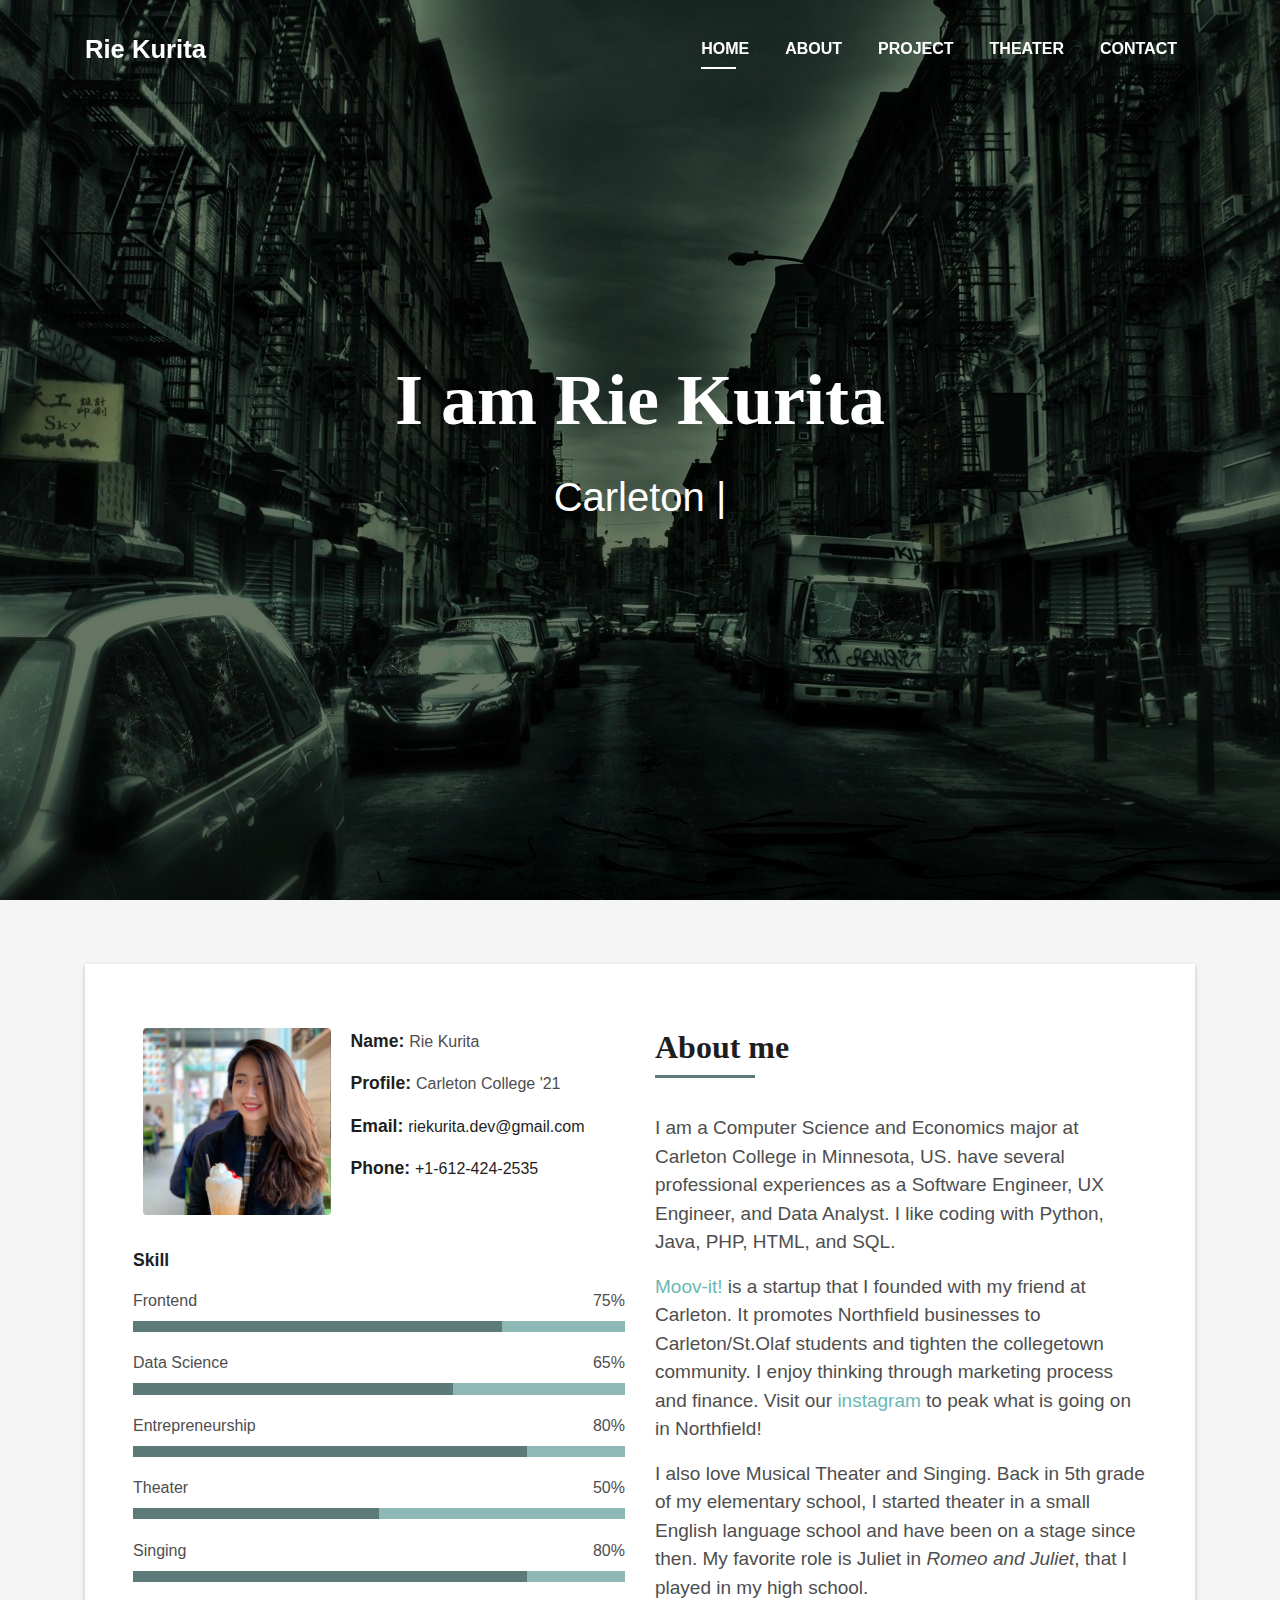
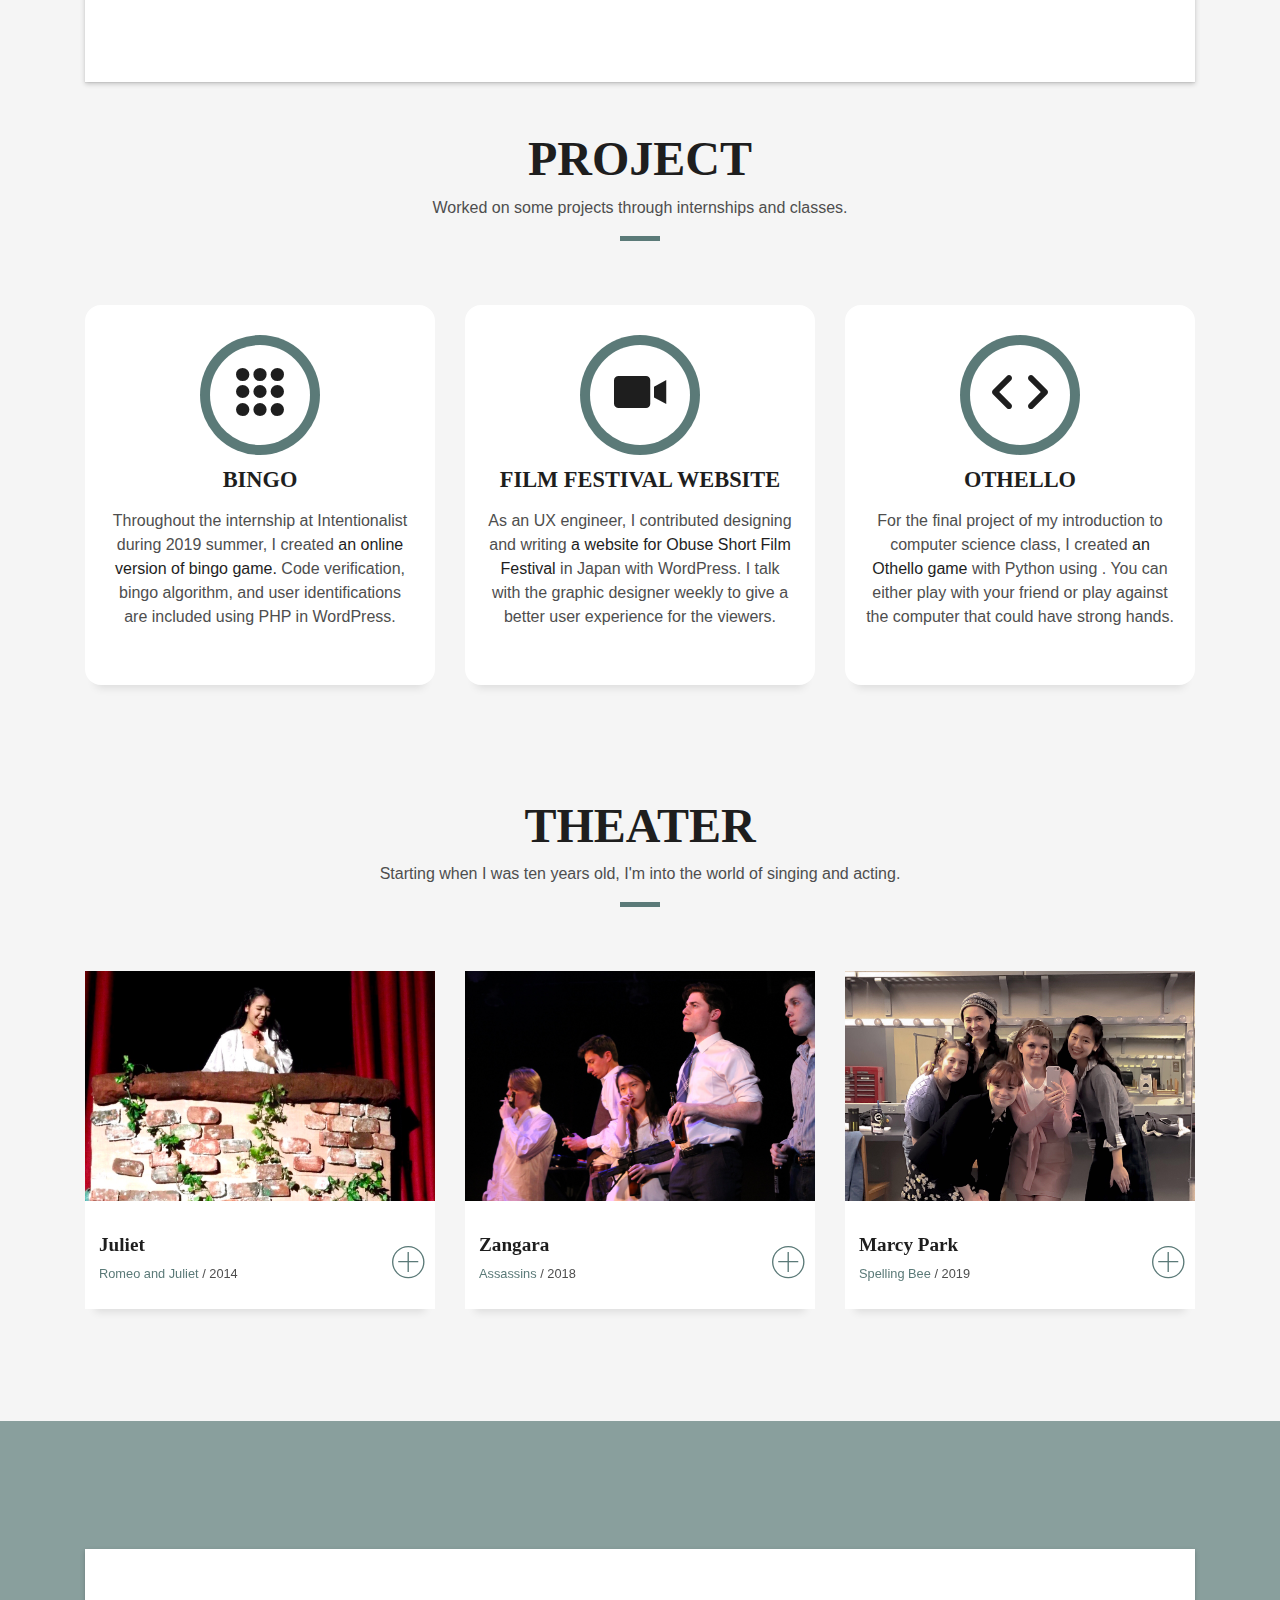
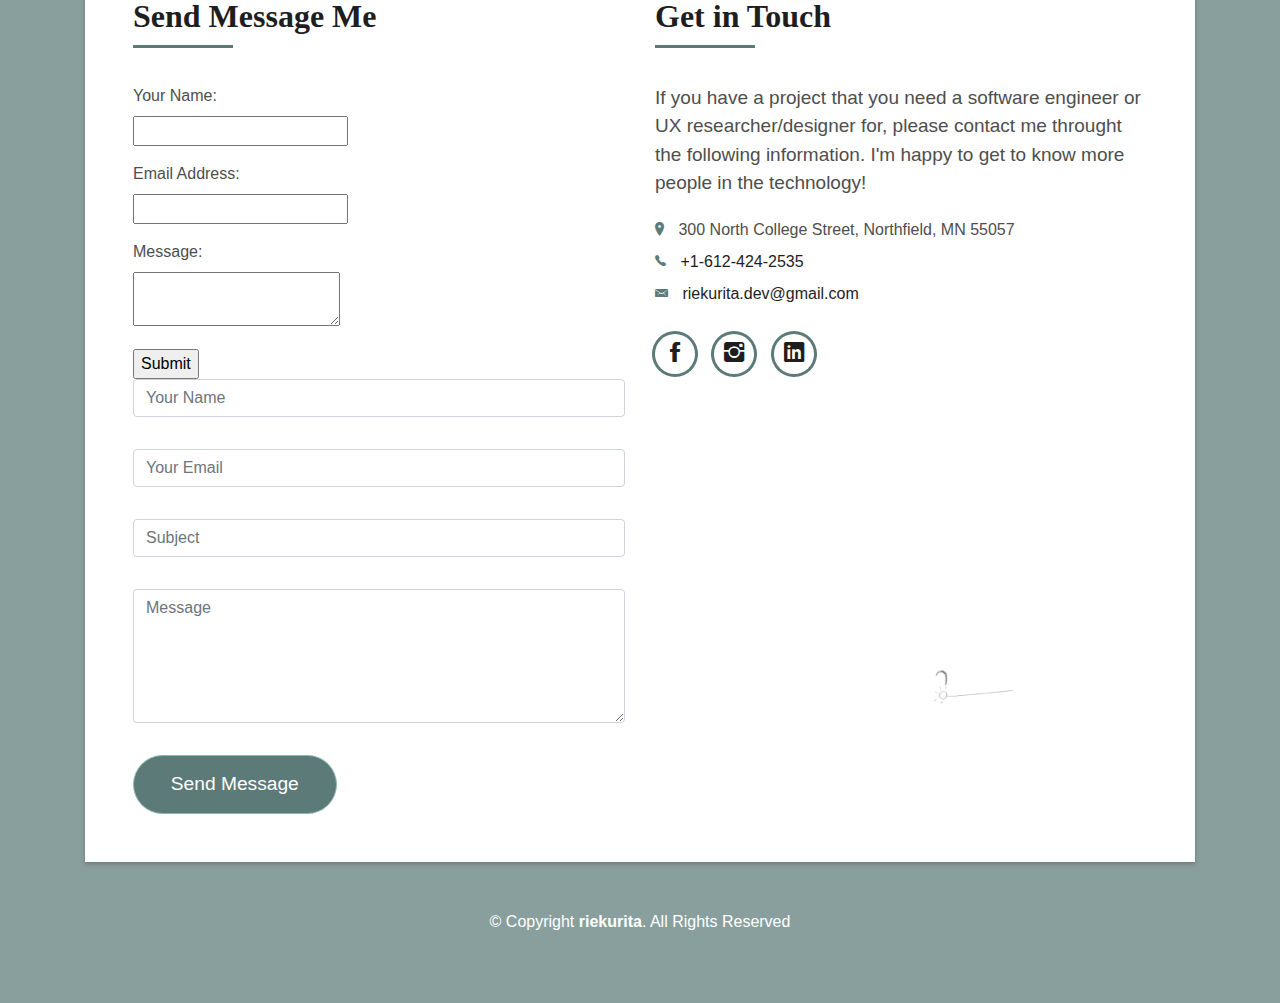
==== index.html @ 8ad3a0a6 "1109" ====
<!DOCTYPE html>
<html lang="en">
<head>
  <meta charset="utf-8">
  <title>Rie Kurita</title>
  <meta content="width=device-width, initial-scale=1.0" name="viewport">
  <meta content="" name="keywords">
  <meta content="" name="description">

  <!-- Favicons -->
  <link href="img/favicon.png" rel="icon">
  <link href="img/apple-touch-icon.png" rel="apple-touch-icon">

  <!-- Bootstrap CSS File -->
  <link href="lib/bootstrap/css/bootstrap.min.css" rel="stylesheet">

  <!-- Libraries CSS Files -->
  <link href="lib/font-awesome/css/font-awesome.min.css" rel="stylesheet">
  <link href="lib/animate/animate.min.css" rel="stylesheet">
  <link href="lib/ionicons/css/ionicons.min.css" rel="stylesheet">
  <link href="lib/owlcarousel/assets/owl.carousel.min.css" rel="stylesheet">
  <link href="lib/lightbox/css/lightbox.min.css" rel="stylesheet">

  <!-- Main Stylesheet File -->
  <link href="css/style.css" rel="stylesheet">

  <!-- a helper script for vaidating the form-->
  <script language="JavaScript" src="scripts/gen_validatorv31.js" type="text/javascript"></script>


  <!-- =======================================================
    Theme Name: DevFolio
    Theme URL: https://bootstrapmade.com/devfolio-bootstrap-portfolio-html-template/
    Author: BootstrapMade.com
    License: https://bootstrapmade.com/license/
  ======================================================= -->
</head>

<body id="page-top">

  <!--/ Nav Star /-->
  <nav class="navbar navbar-b navbar-trans navbar-expand-md fixed-top" id="mainNav">
    <div class="container">
      <a class="navbar-brand js-scroll" href="#page-top">Rie Kurita</a>
      <button class="navbar-toggler collapsed" type="button" data-toggle="collapse" data-target="#navbarDefault"
        aria-controls="navbarDefault" aria-expanded="false" aria-label="Toggle navigation">
        <span></span>
        <span></span>
        <span></span>
      </button>
      <div class="navbar-collapse collapse justify-content-end" id="navbarDefault">
        <ul class="navbar-nav">
          <li class="nav-item">
            <a class="nav-link js-scroll active" href="#home">Home</a>
          </li>
          <li class="nav-item">
            <a class="nav-link js-scroll" href="#about">About</a>
          </li>
          <li class="nav-item">
            <a class="nav-link js-scroll" href="#project">Project</a>
          </li>
          <li class="nav-item">
            <a class="nav-link js-scroll" href="#theater">Theater</a>
          </li>
          <li class="nav-item">
            <a class="nav-link js-scroll" href="#contact">Contact</a>
          </li>
        </ul>
      </div>
    </div>
  </nav>
  <!--/ Nav End /-->

  <!--/ Intro Skew Star /-->
  <div id="home" class="intro route bg-image" style="background-image: url(img/intro-bg.jpg)">
    <div class="overlay-itro"></div>
    <div class="intro-content display-table">
      <div class="table-cell">
        <div class="container">
          <!--<p class="display-6 color-d">Hello, world!</p>-->
          <!-- <div style="height: 0; padding-bottom: calc(100.00% + 35px); position:relative; width: 100%;"><iframe allow="autoplay; gyroscope;" allowfullscreen height="100%" referrerpolicy="strict-origin" src="https://www.kapwing.com/e/5dc654adb03d3e0014e8e809" style="border:0; height:100%; left:0; overflow:hidden; position:absolute; top:0; width:100%" title="Embedded content made with Kapwing" width="100%" /></div> -->
          <h1 class="intro-title mb-4">I am Rie Kurita</h1>
          <p class="intro-subtitle"><span class="text-slider-items">Carleton College CS/Econ Major,Frontend Software Developer,Moov-it! Co-Founder</span><strong class="text-slider"></strong></p>
        </div>
      </div>
    </div>
  </div>
  <!--/ Intro Skew End /-->

  <section id="about" class="about-mf sect-pt4 route">
    <div class="container">
      <div class="row">
        <div class="col-sm-12">
          <div class="box-shadow-full">
            <div class="row">
              <div class="col-md-6">
                <div class="row">
                  <div class="col-sm-6 col-md-5">
                    <div class="about-img">
                      <img src="img/profile.jpg" class="img-fluid rounded b-shadow-a" alt="">
                    </div>
                  </div>
                  <div class="col-sm-6 col-md-7">
                    <div class="about-info">
                      <p><span class="title-s">Name: </span> <span>Rie Kurita</span></p>
                      <p><span class="title-s">Profile: </span> <span>Carleton College '21</span></p>
                      <p><span class="title-s">Email: </span><a href="mailto:riekurita.dev@gmail.com">riekurita.dev@gmail.com</a></p>
                      <p><span class="title-s">Phone: </span> <a href="tel:+16095925618">+1-612-424-2535</a></p>
                    </div>
                  </div>
                </div>
                <div class="skill-mf">
                  <p class="title-s">Skill</p>
                  <span>Frontend</span> <span class="pull-right">75%</span>
                  <div class="progress">
                    <div class="progress-bar" role="progressbar" style="width: 75%;" aria-valuenow="85" aria-valuemin="0"
                      aria-valuemax="100"></div>
                  </div>
                  <span>Data Science</span> <span class="pull-right">65%</span>
                  <div class="progress">
                    <div class="progress-bar" role="progressbar" style="width: 65%" aria-valuenow="75" aria-valuemin="0"
                      aria-valuemax="100"></div>
                  </div>
                  <span>Entrepreneurship</span> <span class="pull-right">80%</span>
                  <div class="progress">
                    <div class="progress-bar" role="progressbar" style="width: 80%" aria-valuenow="50" aria-valuemin="0"
                      aria-valuemax="100"></div>
                  </div>
                  <span>Theater</span> <span class="pull-right">50%</span>
                  <div class="progress">
                    <div class="progress-bar" role="progressbar" style="width: 50%" aria-valuenow="50" aria-valuemin="0"
                      aria-valuemax="100"></div>
                  </div>
                  <span>Singing</span> <span class="pull-right">80%</span>
                  <div class="progress">
                    <div class="progress-bar" role="progressbar" style="width: 80%" aria-valuenow="90" aria-valuemin="0"
                      aria-valuemax="100"></div>
                  </div>
                </div>
              </div>
              <div class="col-md-6">
                <div class="about-me pt-4 pt-md-0">
                  <div class="title-box-2">
                    <h5 class="title-left">
                      About me
                    </h5>
                    <!-- <div style="height: 0; padding-bottom: calc(100.00% + 35px); position:relative; width: 30%;"><iframe allow="autoplay; gyroscope;" allowfullscreen height="100%" referrerpolicy="strict-origin" src="https://www.kapwing.com/e/5dc654adb03d3e0014e8e809" style="border:0; height:100%; left:0; overflow:hidden; position:absolute; top:0; width:100%" title="Embedded content made with Kapwing" width="100%" /></div> -->
                  </div>
                  <p class="lead">
                    I am a Computer Science and Economics major at Carleton College in Minnesota, US. have several professional experiences
                     as a Software Engineer, UX Engineer, and Data Analyst. I like coding with Python, Java, PHP, HTML, and SQL. 
                  </p>
                  <p class="lead">
                    <a href="https://moovit2019.wordpress.com/">Moov-it!</a> is a startup that I founded with my friend at Carleton. It promotes Northfield businesses to Carleton/St.Olaf students 
                    and tighten the collegetown community. I enjoy thinking through marketing process and finance. Visit our 
                    <a href="https://www.instagram.com/moov.it2019/">instagram</a> to peak what is going on in Northfield!
                  </p>
                  <p class="lead">
                    I also love Musical Theater and Singing. Back in 5th grade of my elementary school, I started theater in a small English language school 
                    and have been on a stage since then. My favorite role is Juliet in <em>Romeo and Juliet</em>, that I played in my high school.
                  </p>
                </div>
              </div>
            </div>
          </div>
        </div>
      </div>
    </div>
  </section>

  <!--/ Section projects Star /-->
  <section id="project" class="projects-mf route">
    <div class="container">
      <div class="row">
        <div class="col-sm-12">
          <div class="title-box text-center">
            <h3 class="title-a">
              Project
            </h3>
            <p class="subtitle-a">
              Worked on some projects through internships and classes.
            </p>
            <div class="line-mf"></div>
          </div>
        </div>
      </div>
      <div class="row">
        <div class="col-md-4">
          <div class="project-box">
            <div class="project-ico">
              <span class="ico-circle"><i class="ion-ios-keypad"></i></span>
            </div>
            <div class="project-content">
              <h2 class="s-title">Bingo</h2>
              <p class="s-description text-center">
                Throughout the internship at Intentionalist during 2019 summer, I created <a href="https://intentionalist.com/latinx-heritage-month-bingo/">an online version of bingo game.</a> 
                Code verification, bingo algorithm, and user identifications are included using PHP in WordPress.
              </p>
            </div>
          </div>
        </div>
        <div class="col-md-4">
          <div class="project-box">
            <div class="project-ico">
              <span class="ico-circle"><i class="ion-ios-videocam"></i></span>
            </div>
            <div class="project-content">
              <h2 class="s-title">Film Festival Website</h2>
              <p class="s-description text-center">
                As an UX engineer, I contributed designing and writing <a href="https://osff.jp/">a website for Obuse Short Film Festival</a> in Japan with WordPress. I talk with the graphic designer 
                weekly to give a better user experience for the viewers.
              </p>
            </div>
          </div>
        </div>
        <div class="col-md-4">
          <div class="project-box">
            <div class="project-ico">
              <span class="ico-circle"><i class="ion-code"></i></span>
            </div>
            <div class="project-content">
              <h2 class="s-title">Othello</h2>
              <p class="s-description text-center">
                For the final project of my introduction to computer science class, I created <a href="https://github.com/riekurita98/othello">an Othello game</a> with Python using .
                You can either play with your friend or play against the computer that could have strong hands.
              </p>
            </div>
          </div>
        </div>
    </div> 
  </section>
  <!--/ Section projects End /-->



  <!--/ Section Theater Star /-->
  <section id="theater" class="portfolio-mf sect-pt4 route">
    <div class="container">
      <div class="row">
        <div class="col-sm-12">
          <div class="title-box text-center">
            <h3 class="title-a">
              Theater
            </h3>
            <p class="subtitle-a">
              Starting when I was ten years old, I'm into the world of singing and acting.
            </p>
            <div class="line-mf"></div>
          </div>
        </div>
      </div>
      <div class="row">
        <div class="col-md-4">
          <div class="theater-box">
            <a href="img/juliet.jpg" data-lightbox="gallery-mf">
              <div class="theater-img">
                <img src="img/juliet.jpg" alt="" class="img-fluid">
              </div>
              <div class="theater-content">
                <div class="row">
                  <div class="col-sm-8">
                    <h2 class="w-title">Juliet</h2>
                    <div class="w-more">
                      <span class="w-ctegory">Romeo and Juliet</span> / <span class="w-date">2014</span>
                    </div>
                  </div>
                  <div class="col-sm-4">
                    <div class="w-like">
                      <span class="ion-ios-plus-outline"></span>
                    </div>
                  </div>
                </div>
              </div>
            </a>
          </div>
        </div>
        <div class="col-md-4">
          <div class="theater-box">
            <a href="img/zangara.jpg" data-lightbox="gallery-mf">
              <div class="theater-img">
                <img src="img/zangara.jpg" alt="" class="img-fluid">
              </div>
              <div class="theater-content">
                <div class="row">
                  <div class="col-sm-8">
                    <h2 class="w-title">Zangara</h2>
                    <div class="w-more">
                      <span class="w-ctegory">Assassins</span> / <span class="w-date">2018</span>
                    </div>
                  </div>
                  <div class="col-sm-4">
                    <div class="w-like">
                      <span class="ion-ios-plus-outline"></span>
                    </div>
                  </div>
                </div>
              </div>
            </a>
          </div>
        </div>
        <div class="col-md-4">
          <div class="theater-box">
            <a href="img/marcy.jpg" data-lightbox="gallery-mf">
              <div class="theater-img">
                <img src="img/marcy.jpg" alt="" class="img-fluid">
              </div>
              <div class="theater-content">
                <div class="row">
                  <div class="col-sm-8">
                    <h2 class="w-title">Marcy Park</h2>
                    <div class="w-more">
                      <span class="w-ctegory">Spelling Bee</span> / <span class="w-date">2019</span>
                    </div>
                  </div>
                  <div class="col-sm-4">
                    <div class="w-like">
                      <span class="ion-ios-plus-outline"></span>
                    </div>
                  </div>
                </div>
              </div>
            </a>
          </div>
        </div>
        
      </div>
    </div>
  </section>
  <!--/ Section Theater End /-->

  <!-- / Section Testimonials Star / -->
  <!-- <div class="testimonials paralax-mf bg-image" style="background-image: url(img/overlay-bg.jpg)">
    <div class="overlay-mf"></div>
    <div class="container">
      <div class="row">
        <div class="col-md-12">
          <div id="testimonial-mf" class="owl-carousel owl-theme">
            <div class="testimonial-box">
              <div class="author-test">
                <img src="img/testimonial-2.jpg" alt="" class="rounded-circle b-shadow-a">
                <span class="author">Xavi Alonso</span>
              </div>
              <div class="content-test">
                <p class="description lead">
                  Curabitur arcu erat, accumsan id imperdiet et, porttitor at sem. Lorem ipsum dolor sit amet,
                  consectetur adipiscing elit.
                </p>
                <span class="comit"><i class="fa fa-quote-right"></i></span>
              </div>
            </div>
            <div class="testimonial-box">
              <div class="author-test">
                <img src="img/testimonial-4.jpg" alt="" class="rounded-circle b-shadow-a">
                <span class="author">Marta Socrate</span>
              </div>
              <div class="content-test">
                <p class="description lead">
                  Curabitur arcu erat, accumsan id imperdiet et, porttitor at sem. Lorem ipsum dolor sit amet,
                  consectetur adipiscing elit.
                </p>
                <span class="comit"><i class="fa fa-quote-right"></i></span>
              </div>
            </div>
          </div>
        </div>
      </div>
    </div>
  </div> -->

  <!--/ Section Blog Star /-->
  <!-- <section id="blog" class="blog-mf sect-pt4 route">
    <div class="container">
      <div class="row">
        <div class="col-sm-12">
          <div class="title-box text-center">
            <h3 class="title-a">
              Blog
            </h3>
            <p class="subtitle-a">
              Lorem ipsum, dolor sit amet consectetur adipisicing elit.
            </p>
            <div class="line-mf"></div>
          </div>
        </div>
      </div>
      <div class="row">
        <div class="col-md-4">
          <div class="card card-blog">
            <div class="card-img">
              <a href="blog-single.html"><img src="img/post-1.jpg" alt="" class="img-fluid"></a>
            </div>
            <div class="card-body">
              <div class="card-category-box">
                <div class="card-category">
                  <h6 class="category">Travel</h6>
                </div>
              </div>
              <h3 class="card-title"><a href="blog-single.html">See more ideas about Travel</a></h3>
              <p class="card-description">
                Proin eget tortor risus. Pellentesque in ipsum id orci porta dapibus. Praesent sapien massa, convallis
                a pellentesque nec,
                egestas non nisi.
              </p>
            </div>
            <div class="card-footer">
              <div class="post-author">
                <a href="#">
                  <img src="img/testimonial-2.jpg" alt="" class="avatar rounded-circle">
                  <span class="author">Morgan Freeman</span>
                </a>
              </div>
              <div class="post-date">
                <span class="ion-ios-clock-outline"></span> 10 min
              </div>
            </div>
          </div>
        </div>
        <div class="col-md-4">
          <div class="card card-blog">
            <div class="card-img">
              <a href="blog-single.html"><img src="img/post-2.jpg" alt="" class="img-fluid"></a>
            </div>
            <div class="card-body">
              <div class="card-category-box">
                <div class="card-category">
                  <h6 class="category">Web Design</h6>
                </div>
              </div>
              <h3 class="card-title"><a href="blog-single.html">See more ideas about Travel</a></h3>
              <p class="card-description">
                Proin eget tortor risus. Pellentesque in ipsum id orci porta dapibus. Praesent sapien massa, convallis
                a pellentesque nec,
                egestas non nisi.
              </p>
            </div>
            <div class="card-footer">
              <div class="post-author">
                <a href="#">
                  <img src="img/testimonial-2.jpg" alt="" class="avatar rounded-circle">
                  <span class="author">Morgan Freeman</span>
                </a>
              </div>
              <div class="post-date">
                <span class="ion-ios-clock-outline"></span> 10 min
              </div>
            </div>
          </div>
        </div>
        <div class="col-md-4">
          <div class="card card-blog">
            <div class="card-img">
              <a href="blog-single.html"><img src="img/post-3.jpg" alt="" class="img-fluid"></a>
            </div>
            <div class="card-body">
              <div class="card-category-box">
                <div class="card-category">
                  <h6 class="category">Web Design</h6>
                </div>
              </div>
              <h3 class="card-title"><a href="blog-single.html">See more ideas about Travel</a></h3>
              <p class="card-description">
                Proin eget tortor risus. Pellentesque in ipsum id orci porta dapibus. Praesent sapien massa, convallis
                a pellentesque nec,
                egestas non nisi.
              </p>
            </div>
            <div class="card-footer">
              <div class="post-author">
                <a href="#">
                  <img src="img/testimonial-2.jpg" alt="" class="avatar rounded-circle">
                  <span class="author">Morgan Freeman</span>
                </a>
              </div>
              <div class="post-date">
                <span class="ion-ios-clock-outline"></span> 10 min
              </div>
            </div>
          </div>
        </div>
      </div>
    </div>
  </section> -->
  <!--/ Section Blog End /-->

  <!--/ Section Contact-Footer Star /-->
  <section class="paralax-mf footer-paralax bg-image sect-mt4 route" style="background-image: url(img/overlay-bg.jpg)">
    <div class="overlay-mf"></div>
    <div class="container">
      <div class="row">
        <div class="col-sm-12">
          <div class="contact-mf">
            <div id="contact" class="box-shadow-full">
              <div class="row">
                <div class="col-md-6">
                  <div class="title-box-2">
                    <h5 class="title-left">
                      Send Message Me
                    </h5>
                  </div>
                  <div>





                      <form method="POST" name="contactform" action="contact-form-handler.php"> 
                          <p>
                          <label for='name'>Your Name:</label> <br>
                          <input type="text" name="name">
                          </p>
                          <p>
                          <label for='email'>Email Address:</label> <br>
                          <input type="text" name="email"> <br>
                          </p>
                          <p>
                          <label for='message'>Message:</label> <br>
                          <textarea name="message"></textarea>
                          </p>
                          <input type="submit" value="Submit"><br>
                          </form>
                          
                          <script language="JavaScript">
                          // Code for validating the form
                          // Visit http://www.javascript-coder.com/html-form/javascript-form-validation.phtml
                          // for details
                          var frmvalidator  = new Validator("contactform");
                          frmvalidator.addValidation("name","req","Please provide your name"); 
                          frmvalidator.addValidation("email","req","Please provide your email"); 
                          frmvalidator.addValidation("email","email","Please enter a valid email address"); 
                          </script>











                      <form action="contact-form-handler.php" method="post" name="contactform" role="form" enctype=”multipart/form-data” class="contactForm">
                      <div id="sendmessage">Your message has been sent. Thank you!</div>
                      <div id="errormessage"></div>
                      <div class="row">
                        <div class="col-md-12 mb-3">
                          <div class="form-group">
                            <input type="text" name="name" class="form-control" id="name" placeholder="Your Name" />
                            <div class="validation"></div>
                          </div>
                        </div>
                        <div class="col-md-12 mb-3">
                          <div class="form-group">
                            <input type="email" class="form-control" name="email" id="email" placeholder="Your Email" data-rule="email" data-msg="Please enter a valid email" />
                            <div class="validation"></div>
                          </div>
                        </div>
                        <div class="col-md-12 mb-3">
                            <div class="form-group">
                              <input type="text" class="form-control" name="subject" id="subject" placeholder="Subject" />
                              <div class="validation"></div>
                            </div>
                        </div>
                        <div class="col-md-12 mb-3">
                          <div class="form-group">
                            <textarea class="form-control" name="message" rows="5" data-rule="required" data-msg="Please write something for us" placeholder="Message"></textarea>
                            <div class="validation"></div>
                          </div>
                        </div>
                        <div class="col-md-12">
                          <button type="submit" class="button button-a button-big button-rouded">Send Message</button>
                        </div>
                      </div>
                    </form>
                  </div>
                </div>
                <div class="col-md-6">
                  <div class="title-box-2 pt-4 pt-md-0">
                    <h5 class="title-left">
                      Get in Touch
                    </h5>
                  </div>
                  <div class="more-info">
                    <p class="lead">
                      If you have a project that you need a software engineer or UX researcher/designer for, please contact me throught the following information. I'm happy to get to know more people in the technology!
                    </p>
                    <ul class="list-ico">
                      <li><span class="ion-ios-location"></span> 300 North College Street, Northfield, MN 55057</li>
                      <li><span class="ion-ios-telephone"></span> <a href="tel:+1-612-424-2535">+1-612-424-2535</a></li>
                      <li><span class="ion-email"></span> <a href="mailto:riekurita.dev@gmail.com">riekurita.dev@gmail.com</a></li>
                    </ul>
                  </div>
                  <div class="socials">
                    <ul>
                      <li><a href="https://www.facebook.com/riekurita1998"><span class="ico-circle"><i class="ion-social-facebook"></i></span></a></li>
                      <li><a href="https://www.instagram.com/riekurita98/"><span class="ico-circle"><i class="ion-social-instagram"></i></span></a></li>
                      <li><a href="https://www.linkedin.com/in/riekurita98/"><span class="ico-circle"><i class="ion-social-linkedin"></i></span></a></li>
                      <!-- <li><a href=""><span class="ico-circle"><i class="ion-social-pinterest"></i></span></a></li> -->
                    </ul>
                    <img src="img/logo.gif" class="img-fluid rounded b-shadow-a logo" alt="">
                  </div>
                </div>
              </div>
            </div>
          </div>
        </div>
      </div>
    </div>
    <footer>
      <div class="container">
        <div class="row">
          <div class="col-sm-12">
            <div class="copyright-box">
              <p class="copyright">&copy; Copyright <strong>riekurita</strong>. All Rights Reserved</p>
              <div class="credits">
                <!--
                  All the links in the footer should remain intact.
                  You can delete the links only if you purchased the pro version.
                  Licensing information: https://bootstrapmade.com/license/
                  Purchase the pro version with theatering PHP/AJAX contact form: https://bootstrapmade.com/buy/?theme=DevFolio
                -->
                <!-- Designed by <a href="https://bootstrapmade.com/">BootstrapMade</a> -->
              </div>
            </div>
          </div>
        </div>
      </div>
    </footer>
  </section>
  <!--/ Section Contact-footer End /-->

  <a href="#" class="back-to-top"><i class="fa fa-chevron-up"></i></a>
  <div id="preloader"></div>

  <!-- JavaScript Libraries -->
  <script src="lib/jquery/jquery.min.js"></script>
  <script src="lib/jquery/jquery-migrate.min.js"></script>
  <script src="lib/popper/popper.min.js"></script>
  <script src="lib/bootstrap/js/bootstrap.min.js"></script>
  <script src="lib/easing/easing.min.js"></script>
  <script src="lib/counterup/jquery.waypoints.min.js"></script>
  <script src="lib/counterup/jquery.counterup.js"></script>
  <script src="lib/owlcarousel/owl.carousel.min.js"></script>
  <script src="lib/lightbox/js/lightbox.min.js"></script>
  <script src="lib/typed/typed.min.js"></script>
  <!-- Contact Form JavaScript File -->
  <script src="contactform/contactform.js"></script>

  <!-- Template Main Javascript File -->
  <script src="js/main.js"></script>

</body>
</html>
---- css/style.css ----
/*
  Theme Name: DevFolio
  Theme URL: https://bootstrapmade.com/devfolio-bootstrap-portfolio-html-template/
  Author: BootstrapMade.com
  License: https://bootstrapmade.com/license/
*/

/*======================================
//--//-->   STYLES GENERALES
======================================*/

body {
  background-color: #f5f5f5;
  color: #4e4e4e;
  font-family: 'Montserrat', sans-serif;
}

h1,
h2,
h3,
h4,
h5,
h6 {
  color: #1e1e1e;
  font-family: 'Cinzel', serif;
  font-weight: 700;
}

a {
  color: #1e1e1e;
  transition: all 0.5s ease-in-out;
}

a:hover {
  color: #5b7a78;
  text-decoration: none;
  transition: all 0.5s ease-in-out;
}

.p-r {
  position: relative;
}

.color-a {
  color: #5b7a78;
}

.color-d {
  color: #f5f5f5;
}

.color-text-a {
  color: #4e4e4e;
}

.box-shadow,
.paralax-mf,
.project-box,
.theater-box,
.card-blog {
  box-shadow: 0 13px 8px -10px rgba(0, 0, 0, 0.1);
}

.box-shadow-a,
.button:hover {
  box-shadow: 0 0 0 4px #8eb8b5;
}

.display-5 {
  font-size: 2.5rem;
  font-weight: 300;
  line-height: 1.1;
}

.display-6 {
  font-size: 2rem;
  font-weight: 300;
  line-height: 1.1;
}

.avatar {
  width: 32px;
  height: 32px;
  margin-right: 4px;
  overflow: hidden;
}

.bg-image {
  background-repeat: no-repeat;
  background-attachment: fixed;
  background-size: cover;
  background-position: center center;
}

.overlay-mf {
  background-color: #5b7a78;
}

.overlay-mf {
  position: absolute;
  top: 0;
  left: 0px;
  padding: 0;
  height: 100%;
  width: 100%;
  opacity: .7;
}

.paralax-mf {
  position: relative;
  padding: 8rem 0;
}

.display-table {
  width: 100%;
  height: 100%;
  display: table;
}

.table-cell {
  display: table-cell;
  vertical-align: middle;
}

/*--/ Sections /--*/

.sect-4 {
  padding: 4rem 0;
}

.sect-pt4 {
  padding-top: 4rem;
}

.sect-mt4 {
  margin-top: 4rem;
}

/*--/ Title s /--*/

.title-s {
  font-weight: 600;
  color: #1e1e1e;
  font-size: 1.1rem;
}

/*--/ Title A /--*/

.title-box {
  margin-bottom: 4rem;
}

.title-a {
  font-size: 3rem;
  font-weight: bold;
  text-transform: uppercase;
}

.subtitle-a {
  color: #4e4e4e;
}

.line-mf {
  width: 40px;
  height: 5px;
  background-color: #5b7a78;
  margin: 0 auto;
}

/*--/ Title Left /--*/

.title-box-2 {
  margin-bottom: 3rem;
}

.title-left {
  font-size: 2rem;
  position: relative;
}

.title-left:before {
  content: '';
  position: absolute;
  height: 3px;
  background-color: #5b7a78;
  width: 100px;
  bottom: -12px;
}

.logo {
  position: absolute;
  bottom: 0px;
  right: 10px;
  width: 300px;
  border-radius: 100px !important;
}

/*------/ Box /------*/

.box-pl2 {
  padding-left: 2rem;
}

.box-shadow-full {
  padding: 3rem 1.25rem;
  position: relative;
  background-color: #fff;
  margin-bottom: 3rem;
  z-index: 2;
  box-shadow: 0 1px 1px 0 rgba(0, 0, 0, 0.06), 0 2px 5px 0 rgba(0, 0, 0, 0.2);
}

/*------/ Socials /------*/

.socials {
  padding: 1.5rem 0;
}

.socials ul li {
  display: inline-block;
}

.socials .ico-circle {
  height: 40px;
  width: 40px;
  font-size: 1.7rem;
  border-radius: 50%;
  line-height: 1.4;
  margin: 0 15px 0 0;
  box-shadow: 0 0 0 3px #5b7a78;
  transition: all 500ms ease;
}

.socials .ico-circle:hover {
  background-color: #5b7a78;
  color: #fff;
  box-shadow: 0 0 0 3px #8eb8b5;
  transition: all 500ms ease;
}

/*------/ Ul resect /------*/

.ul-resect,
.socials ul,
.list-ico,
.blog-wrapper .post-meta ul,
.box-comments .list-comments,
.widget-sidebar .list-sidebar,
.widget-tags ul {
  list-style: none;
  padding-left: 0;
  margin-bottom: 0;
}

.list-ico {
  line-height: 2;
}

.list-ico span {
  color: #5b7a78;
  margin-right: 10px;
}

/*------/ Ico Circle /------*/

.ico-circle {
  height: 100px;
  width: 100px;
  font-size: 2rem;
  border-radius: 50%;
  line-height: 1.55;
  margin: 0 auto;
  text-align: center;
  box-shadow: 0 0 0 10px #5b7a78;
  display: block;
}

/*------/ Owl Carousel /------*/

.owl-theme .owl-dots {
  text-align: center;
  margin-top: 18px;
}

.owl-theme .owl-dots .owl-dot {
  display: inline-block;
}

.owl-theme .owl-dots .owl-dot span {
  width: 18px;
  height: 7px;
  margin: 5px 5px;
  background: #8eb8b5;
  border: 0px solid #8eb8b5;
  display: block;
  transition: all 0.6s ease-in-out;
  cursor: pointer;
}

.owl-theme .owl-dots .owl-dot:hover span {
  background-color: #8eb8b5;
}

.owl-theme .owl-dots .owl-dot.active span {
  background-color: #1B1B1B;
  width: 25px;
}

/*--/ Scrolltop s /--*/

.scrolltop-mf {
  position: relative;
  display: none;
}

.scrolltop-mf span {
  z-index: 999;
  position: fixed;
  width: 42px;
  height: 42px;
  background-color: #5b7a78;
  opacity: .7;
  font-size: 1.6rem;
  line-height: 1.5;
  text-align: center;
  color: #fff;
  top: auto;
  left: auto;
  right: 30px;
  bottom: 50px;
  cursor: pointer;
  border-radius: 50%;
}

/* Back to top button */

.back-to-top {
  position: fixed;
  display: none;
  background: #5b7a78;
  color: #fff;
  width: 44px;
  height: 44px;
  text-align: center;
  line-height: 1;
  font-size: 16px;
  border-radius: 50%;
  right: 15px;
  bottom: 15px;
  transition: background 0.5s;
  z-index: 11;
}

.back-to-top i {
  padding-top: 12px;
  color: #fff;
}

/* Prelaoder */

#preloader {
  position: fixed;
  top: 0;
  left: 0;
  right: 0;
  bottom: 0;
  z-index: 9999;
  overflow: hidden;
  background: #fff;
}

#preloader:before {
  content: "";
  position: fixed;
  top: calc(50% - 30px);
  left: calc(50% - 30px);
  border: 6px solid #f2f2f2;
  border-top: 6px solid #5b7a78;
  border-radius: 50%;
  width: 60px;
  height: 60px;
  -webkit-animation: animate-preloader 1s linear infinite;
  animation: animate-preloader 1s linear infinite;
}

@-webkit-keyframes animate-preloader {
  0% {
    -webkit-transform: rotate(0deg);
    transform: rotate(0deg);
  }

  100% {
    -webkit-transform: rotate(360deg);
    transform: rotate(360deg);
  }
}

@keyframes animate-preloader {
  0% {
    -webkit-transform: rotate(0deg);
    transform: rotate(0deg);
  }

  100% {
    -webkit-transform: rotate(360deg);
    transform: rotate(360deg);
  }
}

/*======================================
//--//-->   NAVBAR
======================================*/

.navbar-b {
  transition: all .5s ease-in-out;
  background-color: transparent;
  padding-top: 1.563rem;
  padding-bottom: 1.563rem;
}

.navbar-b.navbar-reduce {
  box-shadow: 0px 6px 9px 0px rgba(0, 0, 0, 0.06);
}

.navbar-b.navbar-trans .nav-item,
.navbar-b.navbar-reduce .nav-item {
  position: relative;
  padding-right: 10px;
  padding-left: 0;
}

.navbar-b.navbar-trans .nav-link,
.navbar-b.navbar-reduce .nav-link {
  color: #fff;
  text-transform: uppercase;
  font-weight: 600;
}

.navbar-b.navbar-trans .nav-link:before,
.navbar-b.navbar-reduce .nav-link:before {
  content: '';
  position: absolute;
  margin-left: 0px;
  width: 0%;
  bottom: 0;
  left: 0;
  height: 2px;
  transition: all 500ms ease;
}

.navbar-b.navbar-trans .nav-link:hover,
.navbar-b.navbar-reduce .nav-link:hover {
  color: #1B1B1B;
}

.navbar-b.navbar-trans .nav-link:hover:before,
.navbar-b.navbar-reduce .nav-link:hover:before {
  width: 35px;
}

.navbar-b.navbar-trans .show > .nav-link:before,
.navbar-b.navbar-trans .active > .nav-link:before,
.navbar-b.navbar-trans .nav-link.show:before,
.navbar-b.navbar-trans .nav-link.active:before,
.navbar-b.navbar-reduce .show > .nav-link:before,
.navbar-b.navbar-reduce .active > .nav-link:before,
.navbar-b.navbar-reduce .nav-link.show:before,
.navbar-b.navbar-reduce .nav-link.active:before {
  width: 35px;
}

.navbar-b.navbar-trans .nav-link:before {
  background-color: #fff;
}

.navbar-b.navbar-trans .nav-link:hover {
  color: #fff;
}

.navbar-b.navbar-trans .show > .nav-link,
.navbar-b.navbar-trans .active > .nav-link,
.navbar-b.navbar-trans .nav-link.show,
.navbar-b.navbar-trans .nav-link.active {
  color: #fff;
}

.navbar-b.navbar-reduce {
  transition: all .5s ease-in-out;
  background-color: #fff;
  padding-top: 15px;
  padding-bottom: 15px;
}

.navbar-b.navbar-reduce .nav-link {
  color: #5b7a78;
}

.navbar-b.navbar-reduce .nav-link:before {
  background-color: #5b7a78;
}

.navbar-b.navbar-reduce .nav-link:hover {
  color: #5b7a78;
}

.navbar-b.navbar-reduce .show > .nav-link,
.navbar-b.navbar-reduce .active > .nav-link,
.navbar-b.navbar-reduce .nav-link.show,
.navbar-b.navbar-reduce .nav-link.active {
  color: #5b7a78;
}

.navbar-b.navbar-reduce .navbar-brand {
  color: #5b7a78;
}

.navbar-b.navbar-reduce .navbar-toggler span {
  background-color: #1B1B1B;
}

.navbar-b .navbar-brand {
  color: #fff;
  font-size: 1.6rem;
  font-weight: 600;
}

.navbar-b .navbar-nav .dropdown-item.show .dropdown-menu,
.navbar-b .dropdown.show .dropdown-menu,
.navbar-b .dropdown-btn.show .dropdown-menu {
  -webkit-transform: translate3d(0px, 0px, 0px);
  transform: translate3d(0px, 0px, 0px);
  visibility: visible !important;
}

.navbar-b .dropdown-menu {
  margin: 1.12rem 0 0;
  border-radius: 0;
}

.navbar-b .dropdown-menu .dropdown-item {
  padding: .7rem 1.7rem;
  transition: all 500ms ease;
}

.navbar-b .dropdown-menu .dropdown-item:hover {
  background-color: #5b7a78;
  color: #fff;
  transition: all 500ms ease;
}

.navbar-b .dropdown-menu .dropdown-item.active {
  background-color: #5b7a78;
}

/*--/ Hamburger Navbar /--*/

.navbar-toggler {
  position: relative;
}

.navbar-toggler:focus,
.navbar-toggler:active {
  outline: 0;
}

.navbar-toggler span {
  display: block;
  background-color: #fff;
  height: 3px;
  width: 25px;
  margin-top: 4px;
  margin-bottom: 4px;
  -webkit-transform: rotate(0deg);
  transform: rotate(0deg);
  left: 0;
  opacity: 1;
}

.navbar-toggler span:nth-child(1),
.navbar-toggler span:nth-child(3) {
  transition: -webkit-transform .35s ease-in-out;
  transition: transform .35s ease-in-out;
  transition: transform .35s ease-in-out, -webkit-transform .35s ease-in-out;
}

.navbar-toggler:not(.collapsed) span:nth-child(1) {
  position: absolute;
  left: 12px;
  top: 10px;
  -webkit-transform: rotate(135deg);
  transform: rotate(135deg);
  opacity: 0.9;
}

.navbar-toggler:not(.collapsed) span:nth-child(2) {
  height: 12px;
  visibility: hidden;
  background-color: transparent;
}

.navbar-toggler:not(.collapsed) span:nth-child(3) {
  position: absolute;
  left: 12px;
  top: 10px;
  -webkit-transform: rotate(-135deg);
  transform: rotate(-135deg);
  opacity: 0.9;
}

/*======================================
//--//-->   INTRO
======================================*/

.intro {
  height: 100vh;
  position: relative;
  color: #fff;
}

.intro .intro-content {
  text-align: center;
  position: absolute;
}

.intro .overlay-itro {
  background-color: rgba(0, 0, 0, 0.6);
  position: absolute;
  top: 0;
  left: 0px;
  padding: 0;
  height: 100%;
  width: 100%;
  opacity: .9;
}

.intro .intro-title {
  color: #fff;
  font-weight: 600;
  font-size: 3rem;
}

.intro .intro-subtitle {
  font-size: 1.5rem;
  font-weight: 300;
}

.intro .text-slider-items {
  display: none;
}

.intro-single {
  height: 350px;
}

.intro-single .intro-content {
  margin-top: 30px;
}

.intro-single .intro-title {
  text-transform: uppercase;
  font-size: 3rem;
}

.intro-single .breadcrumb {
  background-color: transparent;
  color: #5b7a78;
}

.intro-single .breadcrumb .breadcrumb-item:before {
  color: #8eb8b5;
}

.intro-single .breadcrumb .breadcrumb-item.active {
  color: #8eb8b5;
}

.intro-single .breadcrumb a {
  color: #fff;
}

/*======================================
//--//-->   ABOUT
======================================*/

.about-mf .box-shadow-full {
  padding-top: 4rem;
  padding-bottom: 4rem;
}

.about-mf .about-img {
  margin-bottom: 2rem;
}

.about-mf .about-img img {
  margin-left: 10px;
}

.skill-mf span {
  color: #4e4e4e;
}

.skill-mf .progress {
  background-color: #8eb8b5;
  margin: .5rem 0 1.2rem 0;
  border-radius: 0;
  height: .7rem;
}

.skill-mf .progress .progress-bar {
  height: .7rem;
  background-color: #5b7a78;
}

.lead {
  font-size: 19px;
}


.lead a {
  color: #6bb8b2;
}

/*======================================
//--//-->   projectS
======================================*/

.project-box {
  background-color: #fff;
  padding: 2.5rem 1.3rem;
  border-radius: 1rem;
  margin-bottom: 3rem;
}

.project-box:hover .ico-circle {
  transition: all 500ms ease;
  color: #fff;
  background-color: #5b7a78;
  box-shadow: 0 0 0 10px #8eb8b5;
}

.project-box .project-ico {
  margin-bottom: 1rem;
  color: #1e1e1e;
}

.project-box .ico-circle {
  transition: all 500ms ease;
  font-size: 4rem;
}

.project-box .s-title {
  font-size: 1.4rem;
  text-transform: uppercase;
  text-align: center;
  padding: .4rem 0;
}

.project-box .s-description {
  color: #4e4e4e;
}

/*======================================
//--//-->   COUNTER
======================================*/

.counter-box {
  color: #fff;
  text-align: center;
}

.counter-ico {
  margin-bottom: 1rem;
}

.counter-ico .ico-circle {
  height: 60px;
  width: 60px;
  line-height: 1.8;
  box-shadow: 0 0 0 10px #8eb8b5;
}

.counter-num .counter {
  font-size: 2rem;
  margin-bottom: 0;
}

/*======================================
//--//-->   PORTFOLIO
======================================*/

.theater-box {
  margin-bottom: 3rem;
  -webkit-backface-visibility: hidden;
  backface-visibility: hidden;
  background-color: #fff;
}

.theater-box:hover img {
  -webkit-transform: scale(1.3);
  transform: scale(1.3);
}

.theater-img {
  display: block;
  overflow: hidden;
  width: 100%;
  height: 230px;
}

.theater-img img {
  transition: all 1s;
}

.theater-content {
  padding: 2rem 3% 1rem 4%;
}

.theater-content .w-more {
  color: #4e4e4e;
  font-size: .8rem;
}

.theater-content .w-more .w-ctegory {
  color: #5b7a78;
}

.theater-content .w-like {
  font-size: 2.5rem;
  color: #5b7a78;
  float: right;
}

.theater-content .w-like a {
  color: #5b7a78;
}

.theater-content .w-like .num-like {
  font-size: .7rem;
}

.w-title {
  font-size: 1.2rem;
}

/*======================================
//--//-->   TESTIMONIALS
======================================*/

.testimonials .owl-carousel .owl-item img {
  width: auto;
}

.testimonial-box {
  color: #fff;
  text-align: center;
}

.testimonial-box .author-test {
  margin-top: 1rem;
}

.testimonial-box .author-test img {
  margin: 0 auto;
}

.testimonial-box .author {
  color: #fff;
  text-transform: uppercase;
  font-weight: 600;
  margin: 1rem 0;
  display: block;
  font-size: 1.4rem;
}

.testimonial-box .comit {
  font-size: 2rem;
  color: #5b7a78;
  background-color: #fff;
  width: 52px;
  height: 52px;
  display: block;
  margin: 0 auto;
  border-radius: 50%;
  line-height: 1.6;
}

/*======================================
//--//-->   BLOG
======================================*/

.card-blog .card-body {
  position: relative;
}

.card-blog .card-category-box {
  position: absolute;
  text-align: center;
  top: -16px;
  left: 15px;
  right: 15px;
  line-height: 25px;
  overflow: hidden;
}

.card-blog .card-category {
  display: inline-block;
  color: #fff;
  padding: 0 15px 5px;
  overflow: hidden;
  background-color: #5b7a78;
  border-radius: 4px;
}

.card-blog .card-category .category {
  color: #fff;
  display: inline-block;
  text-transform: uppercase;
  font-size: .7rem;
  letter-spacing: .1px;
  margin-bottom: 0;
}

.card-blog .card-title {
  font-size: 1.3rem;
  margin-top: .6rem;
}

.card-blog .card-description {
  color: #4e4e4e;
}

.card-blog .post-author {
  display: inline-block;
}

.card-blog .post-date {
  color: #4e4e4e;
  display: inline-block;
  float: right;
}

/*======================================
//--//-->   BLOG-SINGLE
======================================*/

.post-box,
.form-comments,
.box-comments,
.widget-sidebar {
  padding: 2rem;
  background-color: #fff;
  margin-bottom: 3rem;
}

.blog-wrapper .article-title {
  font-size: 1.5rem;
}

.blog-wrapper .post-meta {
  margin: 1rem 0;
}

.blog-wrapper .post-meta ul {
  border-left: 4px solid #5b7a78;
  margin-top: 1rem;
}

.blog-wrapper .post-meta ul li {
  display: inline-block;
  margin-left: 15px;
}

.blog-wrapper .post-meta ul a {
  color: #5b7a78;
}

.blog-wrapper .post-meta ul span {
  color: #1e1e1e;
}

.blog-wrapper .blockquote {
  border-left: 4px solid #5b7a78;
  padding: 18px;
  font-style: italic;
}

/*------/ Comments /------*/

.box-comments .list-comments li {
  padding-bottom: 40px;
}

.box-comments .list-comments .comment-avatar {
  display: table-cell;
  vertical-align: top;
}

.box-comments .list-comments .comment-avatar img {
  width: 80px;
  height: 80px;
}

.box-comments .list-comments .comment-author {
  font-size: 1.3rem;
}

.box-comments .list-comments .comment-details {
  display: table-cell;
  vertical-align: top;
  padding-left: 25px;
}

.box-comments .list-comments a {
  color: #5b7a78;
}

.box-comments .list-comments span {
  color: #1e1e1e;
  font-style: italic;
}

.box-comments .comment-children {
  margin-left: 40px;
}

/*------/ Sidebar /------*/

.widget-sidebar .sidebar-title {
  font-size: 1.6rem;
  font-weight: 600;
  border-left: 5px solid #5b7a78;
  padding-left: 15px;
  text-transform: uppercase;
  margin-bottom: 1.5rem;
}

.widget-sidebar .list-sidebar li {
  position: relative;
  padding: 6px 0 6px 24px;
}

.widget-sidebar .list-sidebar li:before {
  position: absolute;
  content: "";
  width: 10px;
  height: 1px;
  left: 0;
  background-color: #5b7a78;
  top: 20px;
}

.sidebar-search input {
  background-color: #fff;
  border-radius: 0;
  transition: all 0.5s ease-in-out;
}

.sidebar-search .btn-search {
  background-color: #5b7a78;
  border-color: #5b7a78;
  border-radius: 0;
  padding-left: 20px;
  padding-right: 20px;
}

.widget-tags ul li {
  display: inline-block;
  background-color: #5b7a78;
  padding: .2rem .6rem;
  margin-bottom: .5rem;
  border-radius: 15px;
}

.widget-tags ul li a {
  color: #fff;
}

/*======================================
//--//-->   CONTACT
======================================*/

.footer-paralax {
  padding: 4rem 0 0 0;
}

.contact-mf {
  margin-top: 4rem;
}

/*======================================
//--//-->   FOOTER
======================================*/

footer {
  text-align: center;
  color: #fff;
  padding-bottom: 4rem;
}

footer .copyright {
  margin-bottom: .3rem;
}

footer .credits {
  margin-bottom: 0;
}

footer .credits a {
  color: #fff;
}

/*======================================
//--//-->   CONtaCT FORM
======================================*/

#sendmessage {
  color: #5b7a78;
  border: 1px solid #5b7a78;
  display: none;
  text-align: center;
  padding: 15px;
  font-weight: 600;
  margin-bottom: 15px;
}

#errormessage {
  color: red;
  display: none;
  border: 1px solid red;
  text-align: center;
  padding: 15px;
  font-weight: 600;
  margin-bottom: 15px;
}

#sendmessage.show,
#errormessage.show,
.show {
  display: block;
}

.validation {
  color: red;
  display: none;
  margin: 0 0 20px;
  font-weight: 400;
  font-size: 13px;
}

/*======================================
//--//-->   BUTTON
======================================*/

.button {
  display: inline-block;
  padding: .3rem .6rem;
  text-align: center;
  vertical-align: middle;
  -webkit-user-select: none;
  -moz-user-select: none;
  -ms-user-select: none;
  user-select: none;
  font-size: 1rem;
  border-radius: .3rem;
  border: 1px solid transparent;
  transition: all 500ms ease;
  cursor: pointer;
}

.button:focus {
  outline: 0;
}

.button:hover {
  background-color: #1e1e1e;
  color: #fff;
  transition: all 500ms ease;
}

.button-a {
  background-color: #5b7a78;
  color: #fff;
  border-color: #8eb8b5;
}

.button-big {
  padding: .9rem 2.3rem;
  font-size: 1.2rem;
}

.button-rouded {
  border-radius: 5rem;
}

.btn-lg {
  padding: .5rem 1rem;
  font-size: 1.25rem;
  line-height: 1.5;
  border-radius: .3rem;
}

@media (min-width: 577px) {
  .counter-box {
    margin-bottom: 1.8rem;
  }
}

@media (min-width: 767px) {
  .about-mf .box-pl2 {
    margin-top: 3rem;
    padding-left: 0rem;
  }

  .card-blog {
    margin-bottom: 3rem;
  }

  .contact-mf .box-pl2 {
    margin-top: 3rem;
    padding-left: 0rem;
  }
}

@media (min-width: 768px) {
  .box-shadow-full {
    padding: 3rem;
  }

  .navbar-b.navbar-trans .nav-item,
  .navbar-b.navbar-reduce .nav-item {
    padding-left: 10px;
  }

  .navbar-b.navbar-trans .nav-link:before,
  .navbar-b.navbar-reduce .nav-link:before {
    margin-left: 18px;
  }

  .intro .intro-title {
    font-size: 4.5rem;
  }

  .intro .intro-subtitle {
    font-size: 2.5rem;
  }

  .intro-single .intro-title {
    font-size: 3.5rem;
  }

  .testimonial-box .description {
    padding: 0 5rem;
  }

  .post-box,
  .form-comments,
  .box-comments,
  .widget-sidebar {
    padding: 3rem;
  }

  .blog-wrapper .article-title {
    font-size: 1.9rem;
  }

  .box-comments .list-comments .comment-author {
    font-size: 1.5rem;
  }
}

@media (min-width: 992px) {
  .testimonial-box .description {
    padding: 0 8rem;
  }
}

@media (min-width: 1200px) {
  .testimonial-box .description {
    padding: 0 13rem;
  }
}

@media (max-width: 1024px) {
  .bg-image {
    background-attachment: scroll;
  }
}

@media (max-width: 768px) {
  .back-to-top {
    bottom: 15px;
  }
}
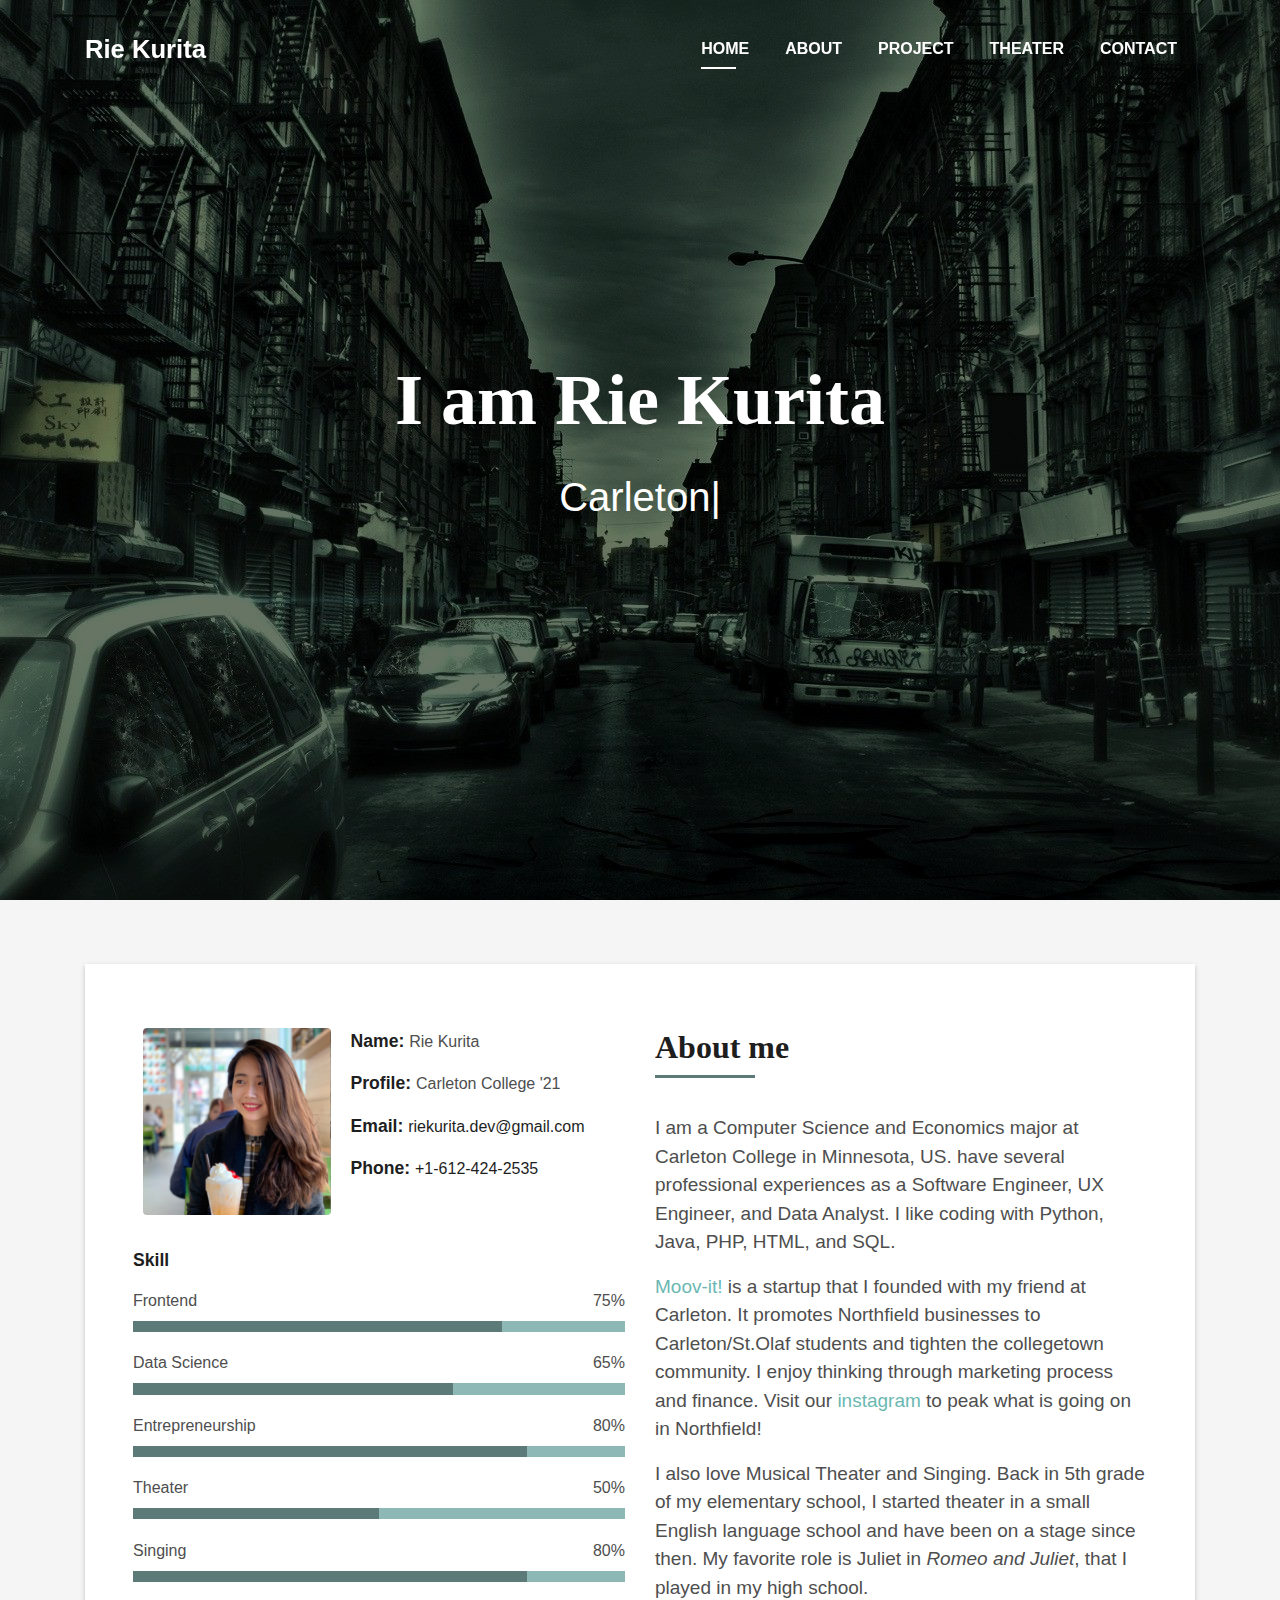
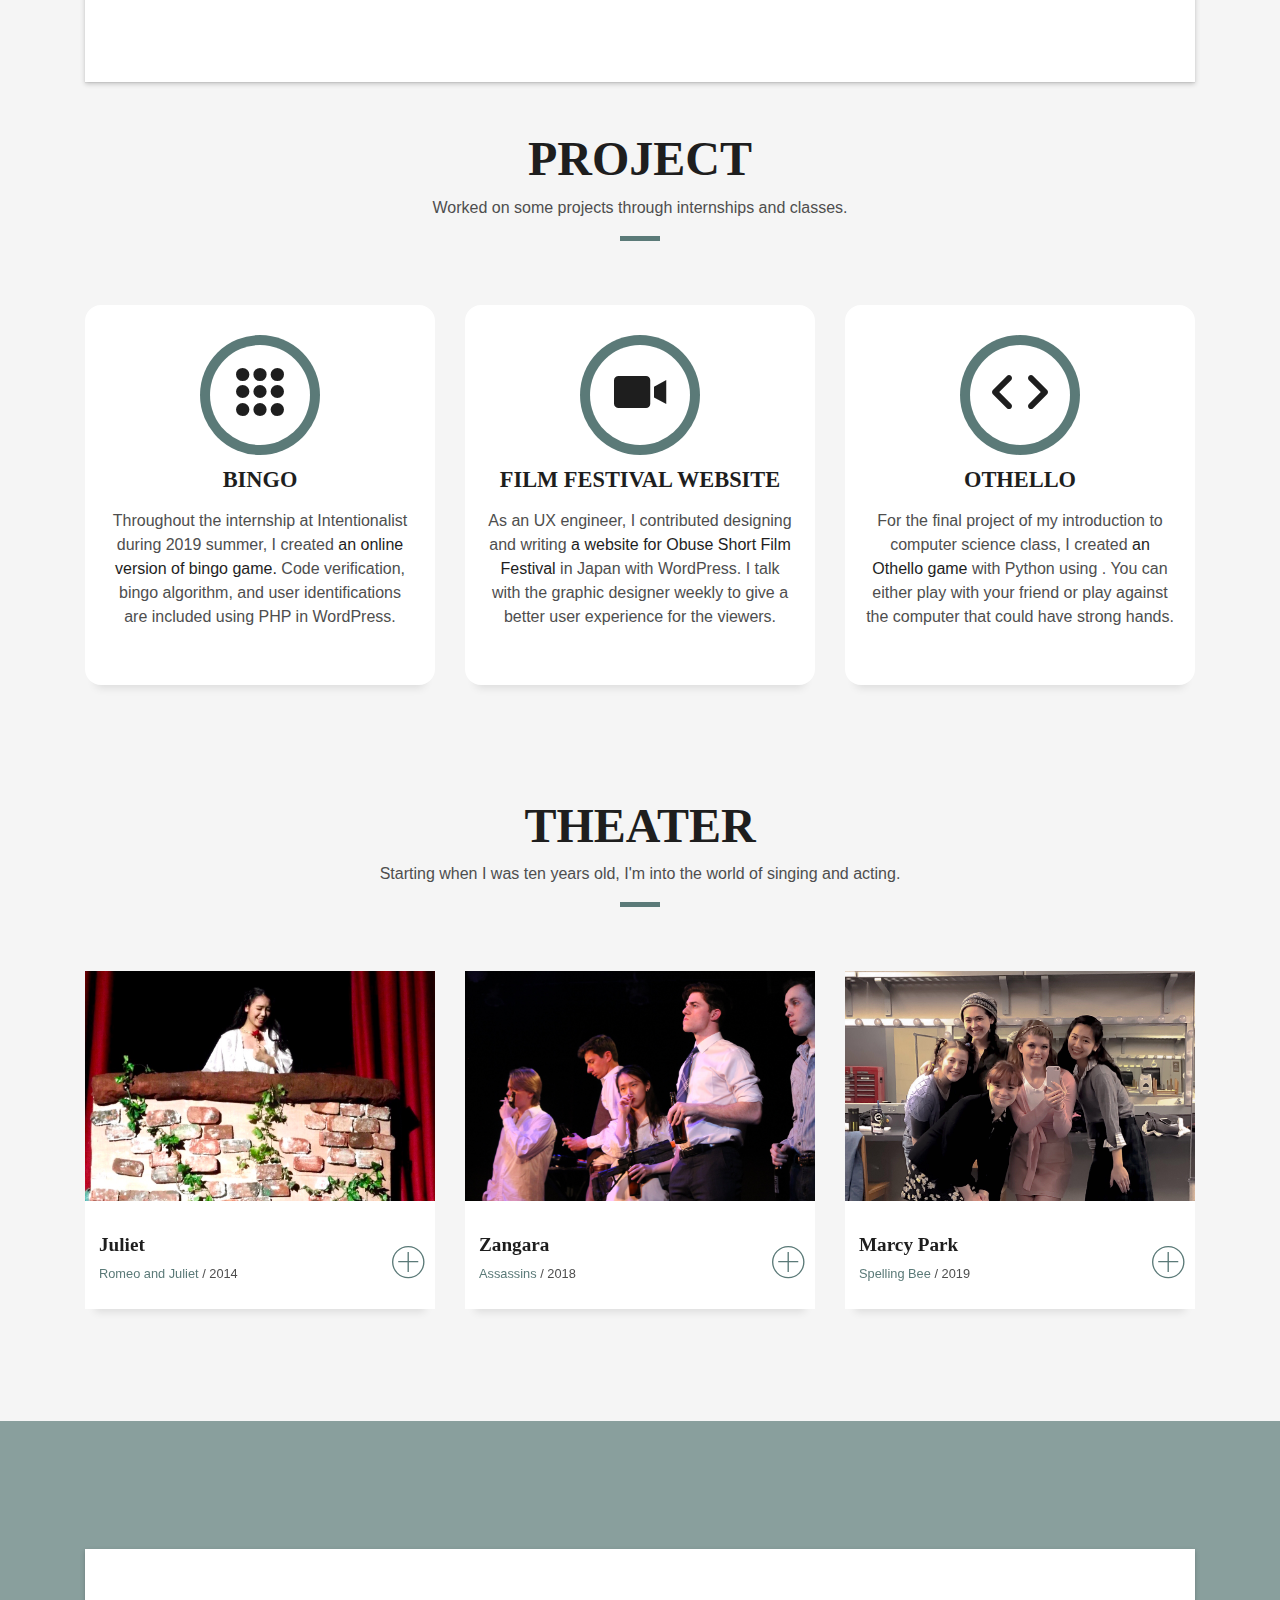
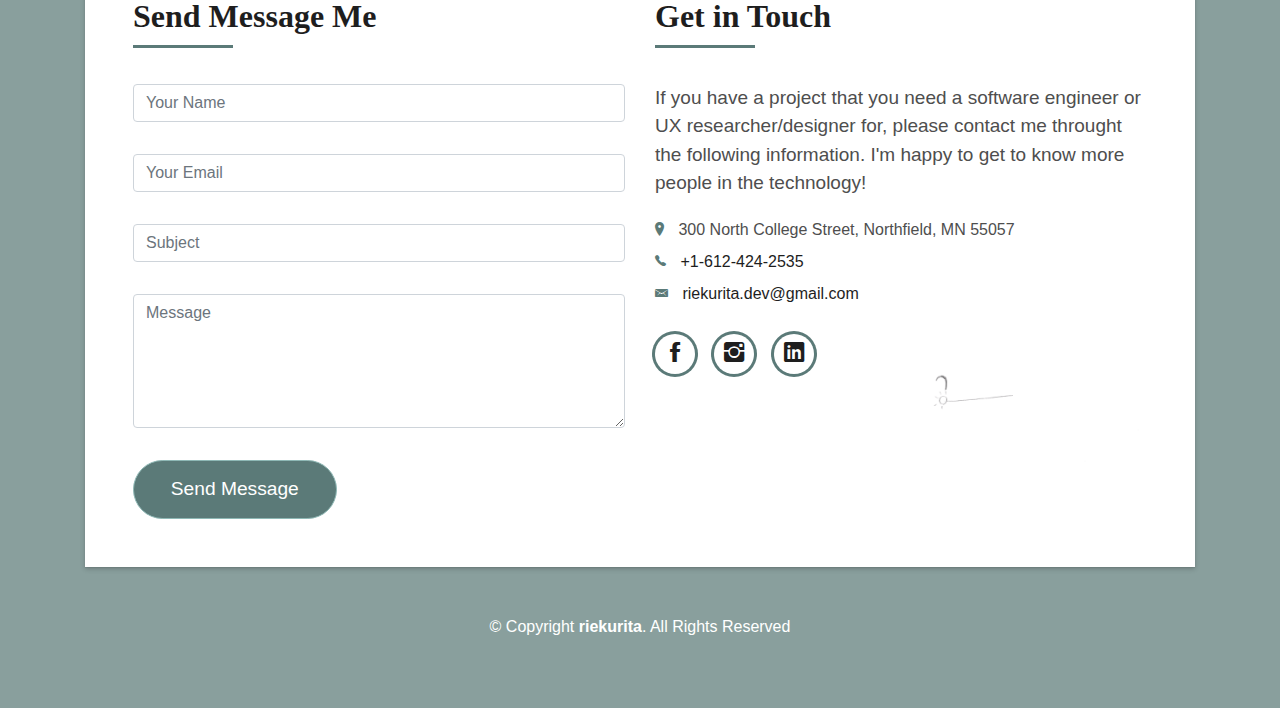
==== commit f4747464: "1109" ====
--- a/index.html
+++ b/index.html
@@ -499,47 +499,7 @@
                     </h5>
                   </div>
                   <div>
-
-
-
-
-
-                      <form method="POST" name="contactform" action="contact-form-handler.php"> 
-                          <p>
-                          <label for='name'>Your Name:</label> <br>
-                          <input type="text" name="name">
-                          </p>
-                          <p>
-                          <label for='email'>Email Address:</label> <br>
-                          <input type="text" name="email"> <br>
-                          </p>
-                          <p>
-                          <label for='message'>Message:</label> <br>
-                          <textarea name="message"></textarea>
-                          </p>
-                          <input type="submit" value="Submit"><br>
-                          </form>
-                          
-                          <script language="JavaScript">
-                          // Code for validating the form
-                          // Visit http://www.javascript-coder.com/html-form/javascript-form-validation.phtml
-                          // for details
-                          var frmvalidator  = new Validator("contactform");
-                          frmvalidator.addValidation("name","req","Please provide your name"); 
-                          frmvalidator.addValidation("email","req","Please provide your email"); 
-                          frmvalidator.addValidation("email","email","Please enter a valid email address"); 
-                          </script>
-
-
-
-
-
-
-
-
-
-
-
+                    
                       <form action="contact-form-handler.php" method="post" name="contactform" role="form" enctype=”multipart/form-data” class="contactForm">
                       <div id="sendmessage">Your message has been sent. Thank you!</div>
                       <div id="errormessage"></div>
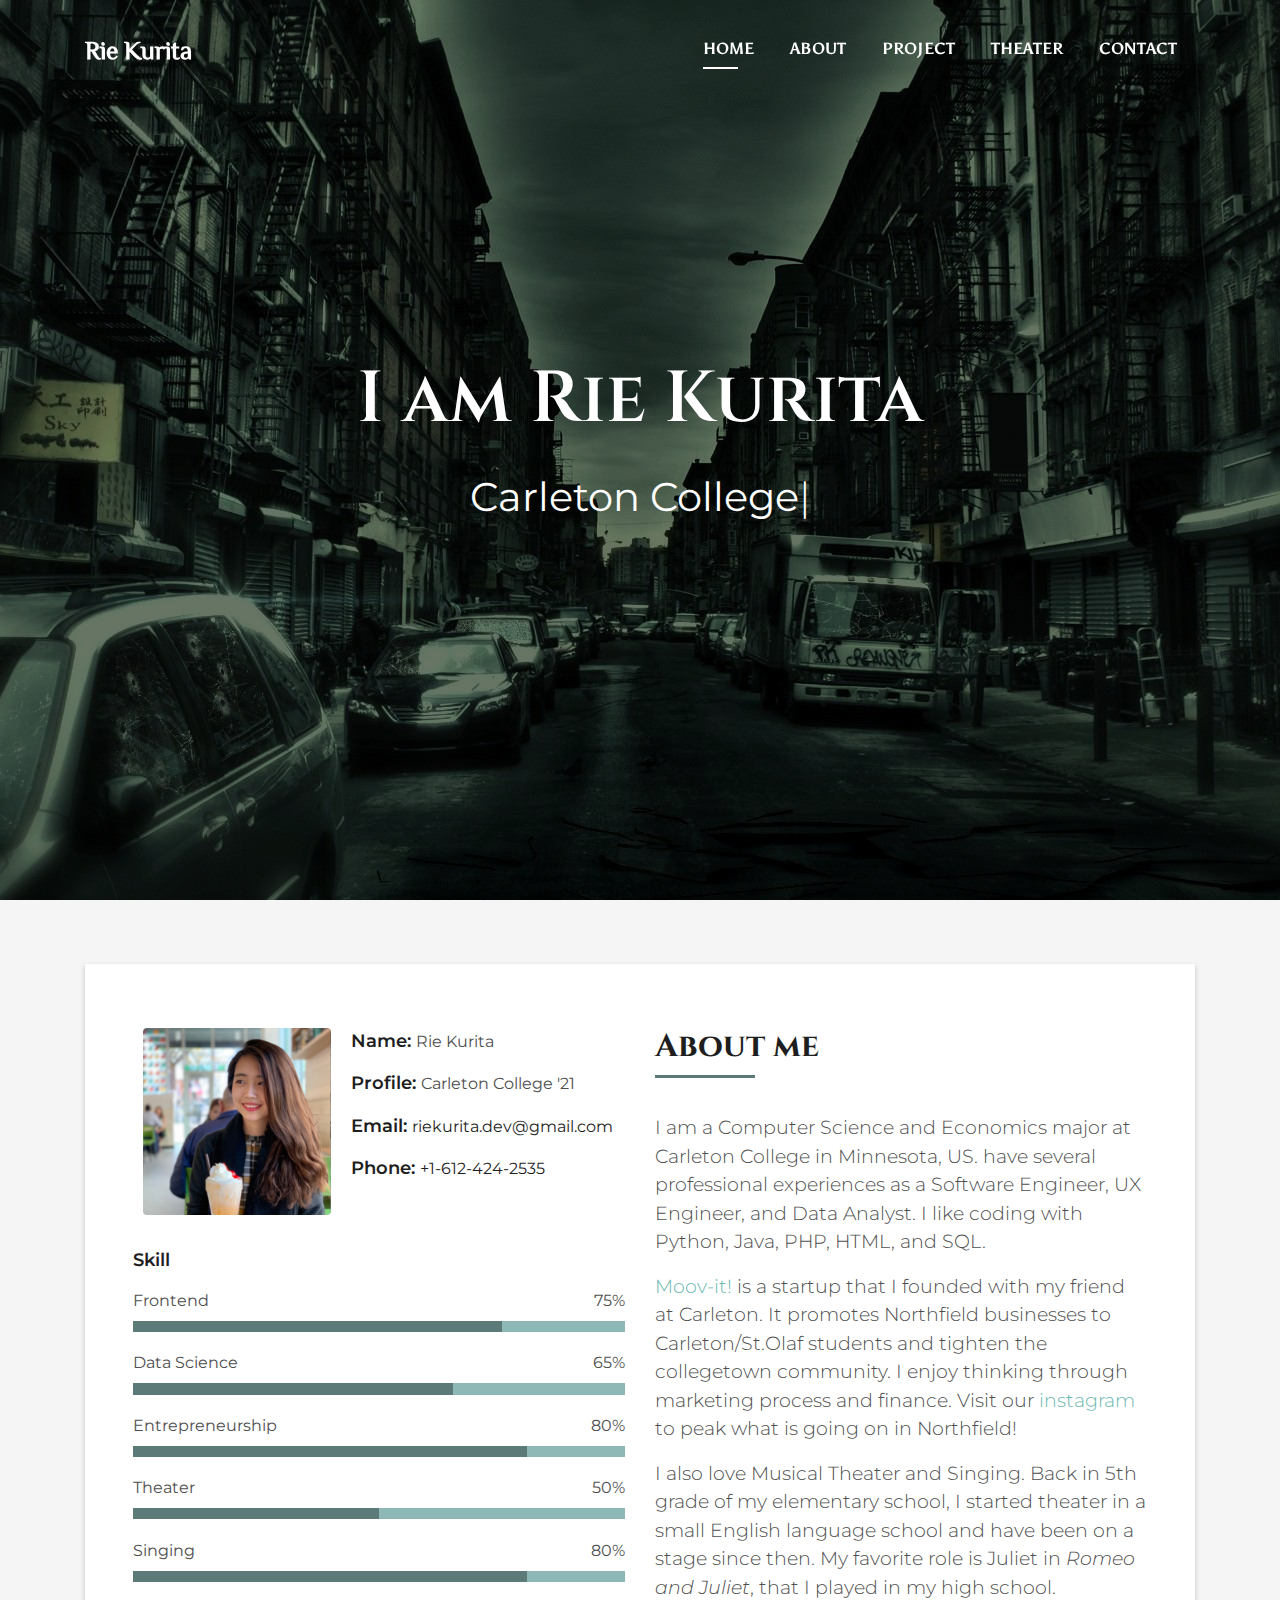
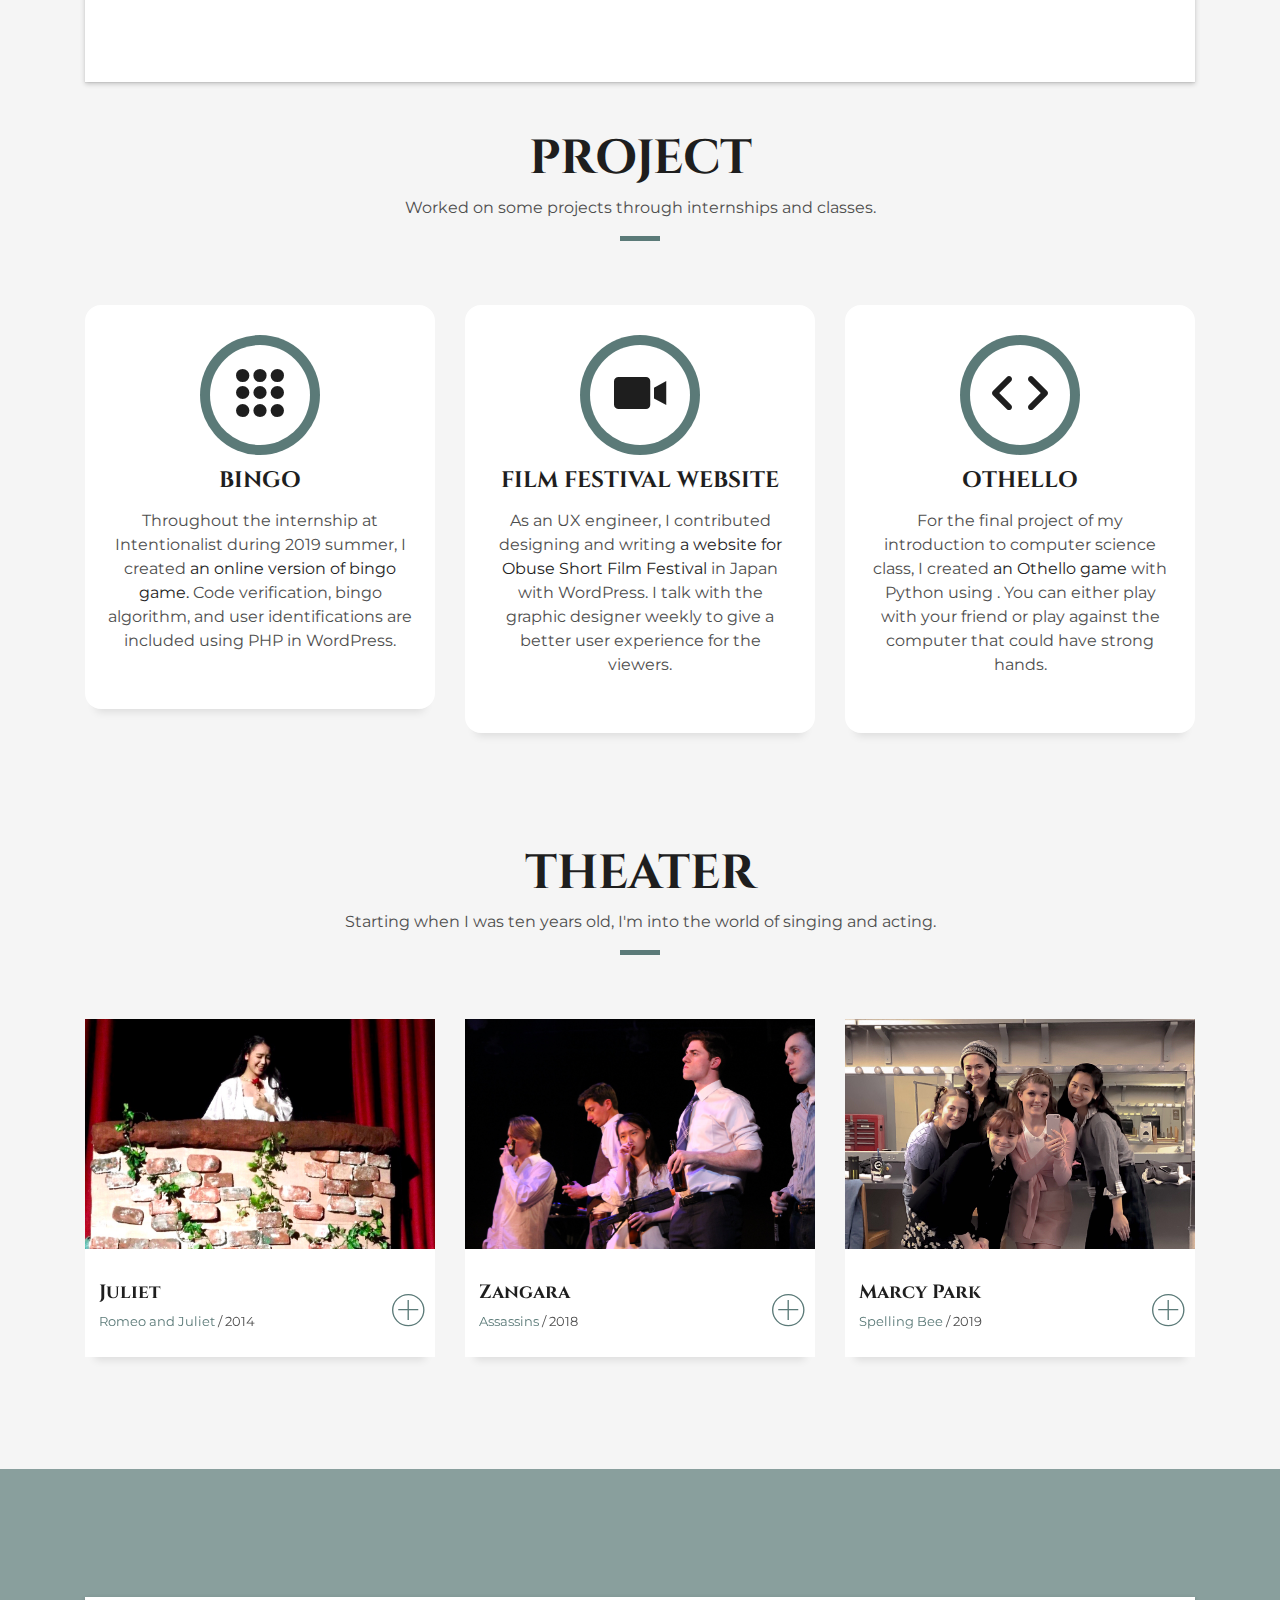
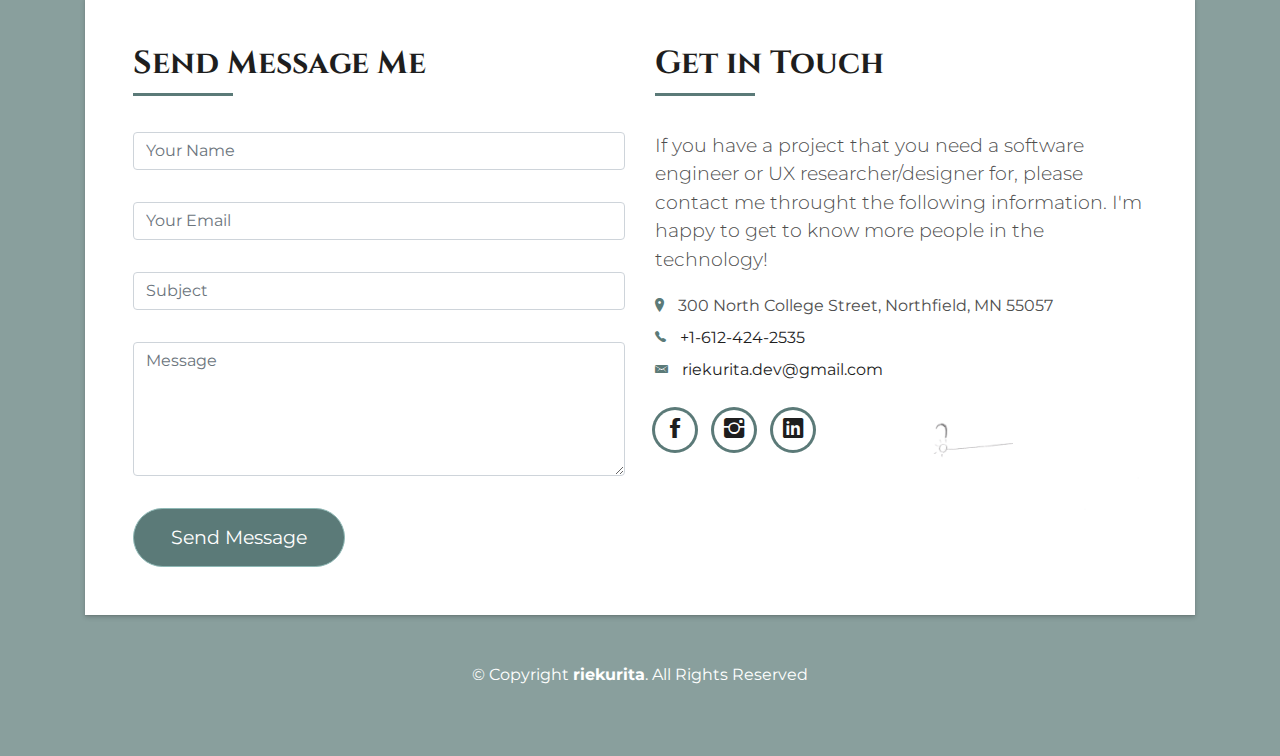
==== commit c5ac2219: "1109" ====
--- a/index.html
+++ b/index.html
@@ -17,6 +17,8 @@
 
   <!-- Libraries CSS Files -->
   <link href="lib/font-awesome/css/font-awesome.min.css" rel="stylesheet">
+  <link href="https://fonts.googleapis.com/css?family=Asul|Cinzel|Cinzel+Decorative|Major+Mono+Display|Montserrat|ZCOOL+XiaoWei&display=swap" rel="stylesheet">
+
   <link href="lib/animate/animate.min.css" rel="stylesheet">
   <link href="lib/ionicons/css/ionicons.min.css" rel="stylesheet">
   <link href="lib/owlcarousel/assets/owl.carousel.min.css" rel="stylesheet">
--- a/css/style.css
+++ b/css/style.css
@@ -418,6 +418,10 @@
   padding-bottom: 1.563rem;
 }
 
+body .navbar-brand { 
+  font-family: 'ZCOOL XiaoWei', serif;
+}
+
 .navbar-b.navbar-reduce {
   box-shadow: 0px 6px 9px 0px rgba(0, 0, 0, 0.06);
 }
@@ -434,6 +438,7 @@
   color: #fff;
   text-transform: uppercase;
   font-weight: 600;
+  font-family: 'Asul', sans-serif;
 }
 
 .navbar-b.navbar-trans .nav-link:before,
@@ -446,6 +451,7 @@
   left: 0;
   height: 2px;
   transition: all 500ms ease;
+  font-family: 'ZCOOL+XiaoWei', sans-serif;
 }
 
 .navbar-b.navbar-trans .nav-link:hover,
@@ -1229,6 +1235,7 @@
   .navbar-b.navbar-trans .nav-item,
   .navbar-b.navbar-reduce .nav-item {
     padding-left: 10px;
+    font-family: 'Montserrat', sans-serif;
   }
 
   .navbar-b.navbar-trans .nav-link:before,
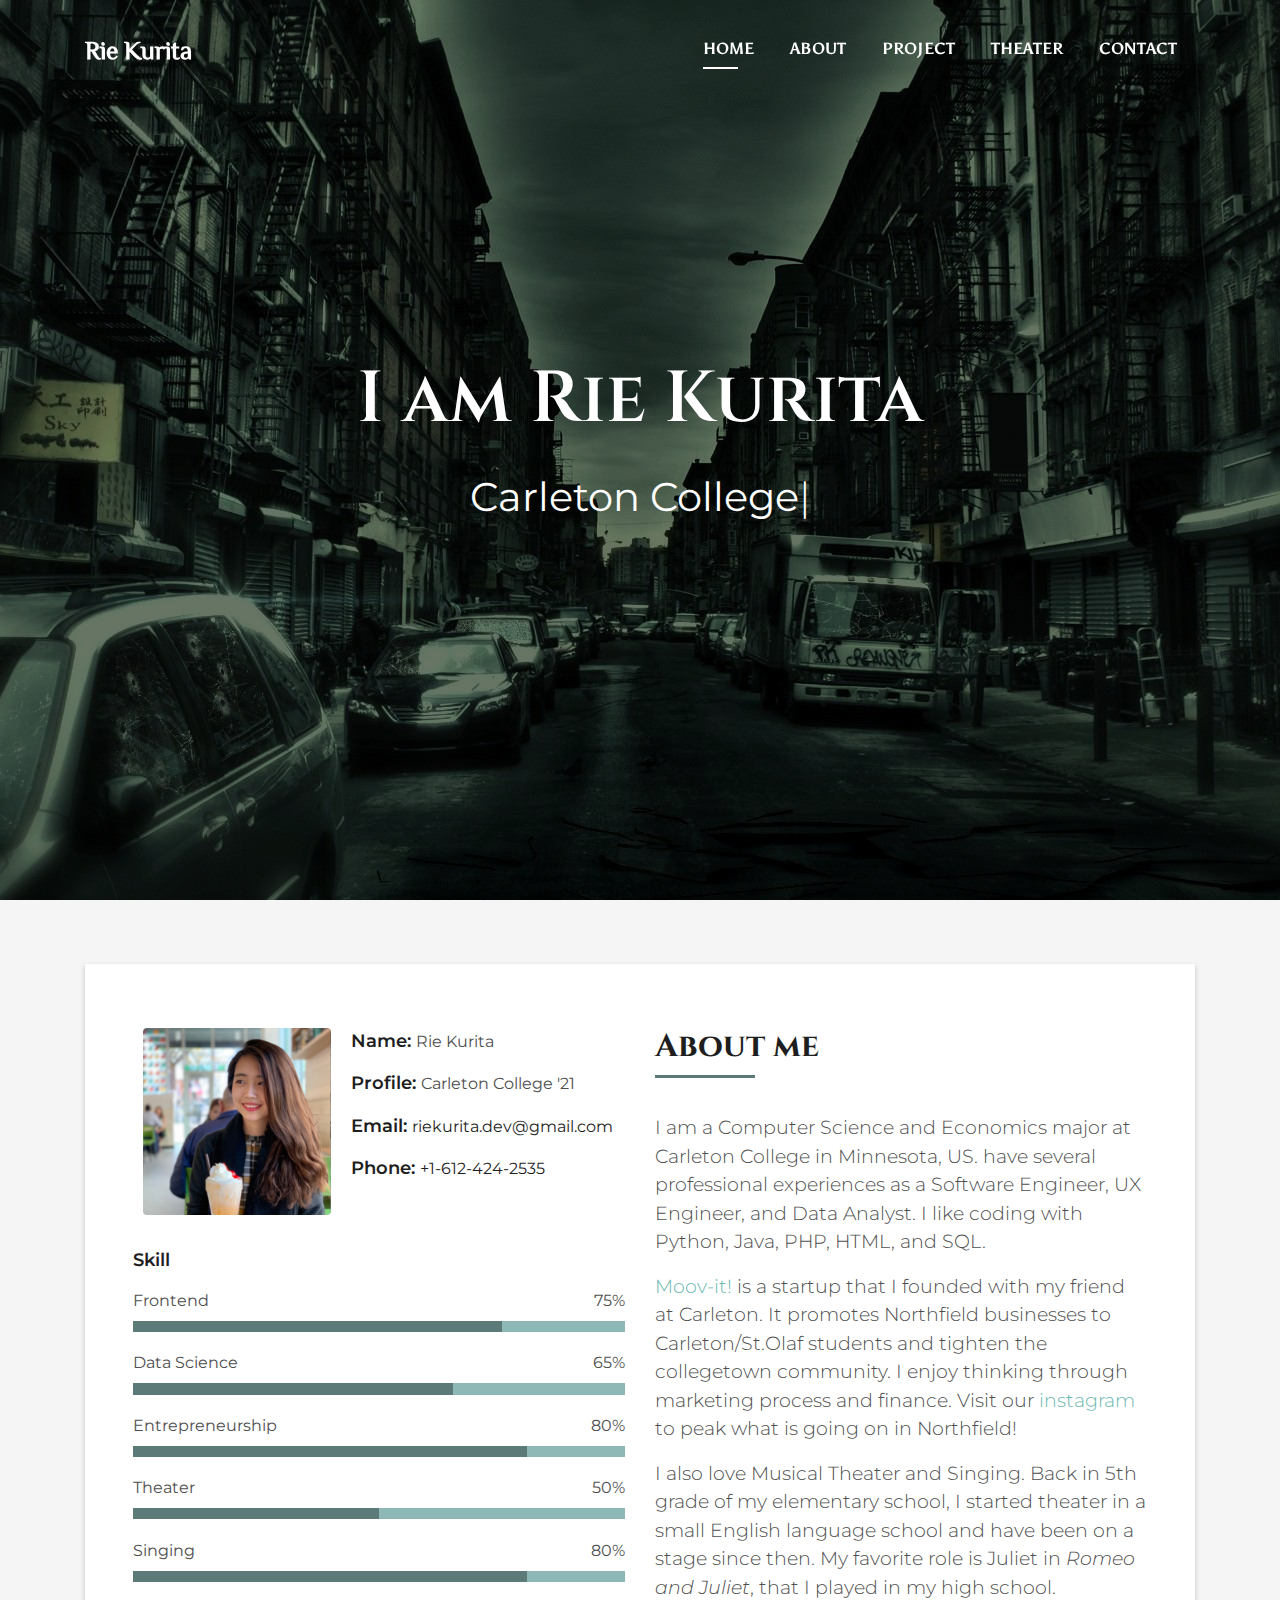
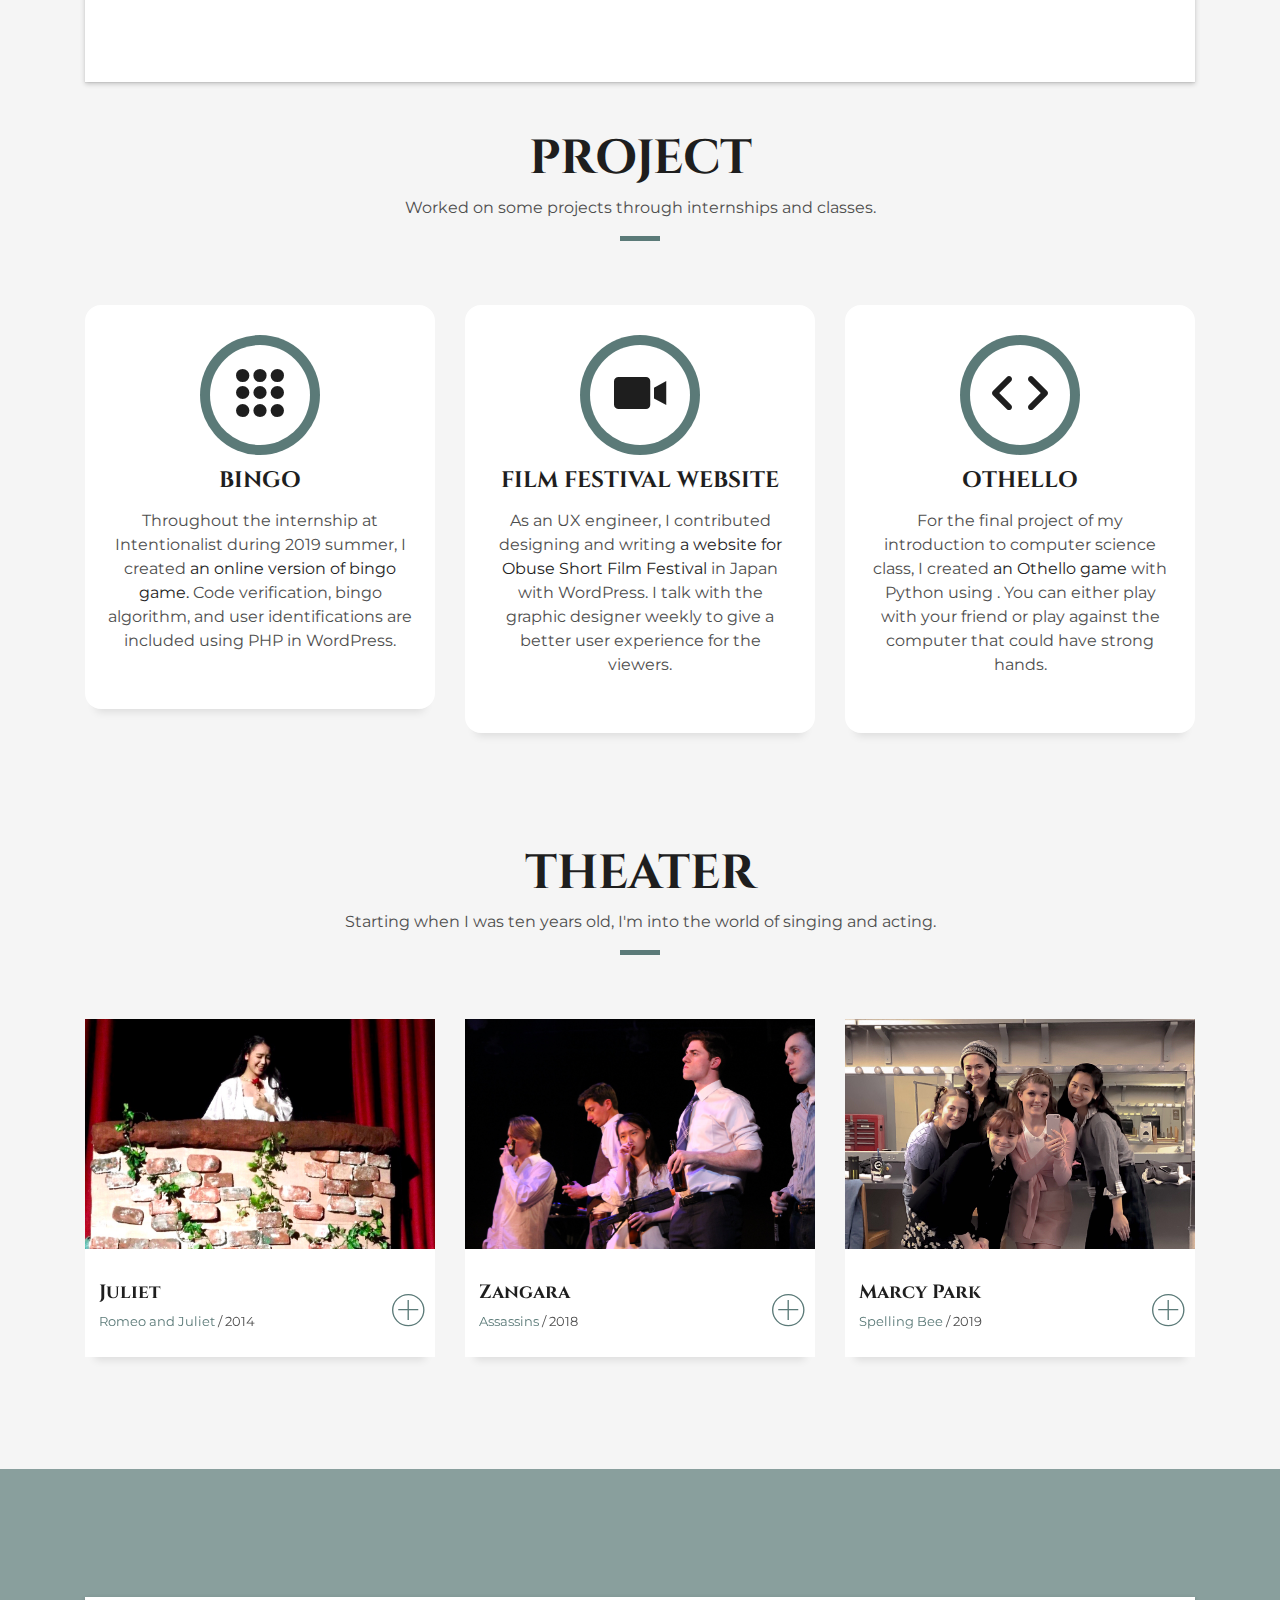
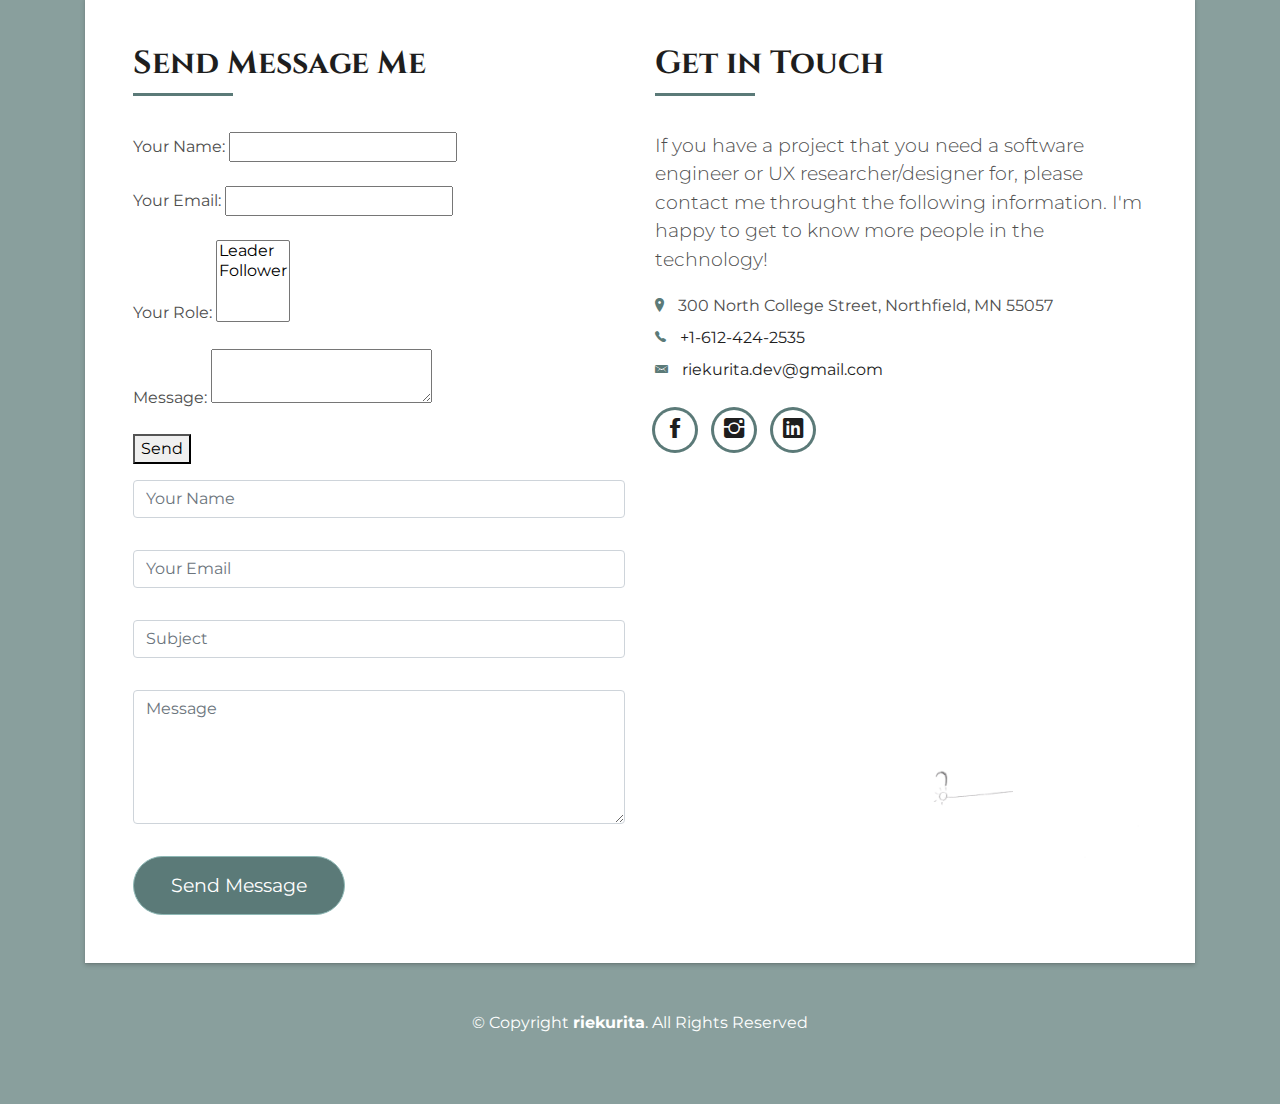
==== commit bf33bd61: "1114" ====
--- a/index.html
+++ b/index.html
@@ -3,7 +3,7 @@
 <html lang="en">
 <head>
   <meta charset="utf-8">
-  <title>Rie Kurita</title>
+  <title>Rie Kurita - Web × Design</title>
   <meta content="width=device-width, initial-scale=1.0" name="viewport">
   <meta content="" name="keywords">
   <meta content="" name="description">
@@ -502,6 +502,29 @@
                   </div>
                   <div>
                     
+
+                    <form name="contact" method="POST" data-netlify="true">
+                      <p>
+                        <label>Your Name: <input type="text" name="name" /></label>   
+                      </p>
+                      <p>
+                        <label>Your Email: <input type="email" name="email" /></label>
+                      </p>
+                      <p>
+                        <label>Your Role: <select name="role[]" multiple>
+                          <option value="leader">Leader</option>
+                          <option value="follower">Follower</option>
+                        </select></label>
+                      </p>
+                      <p>
+                        <label>Message: <textarea name="message"></textarea></label>
+                      </p>
+                      <p>
+                        <button type="submit">Send</button>
+                      </p>
+                    </form>
+
+
                       <form action="contact-form-handler.php" method="post" name="contactform" role="form" enctype=”multipart/form-data” class="contactForm">
                       <div id="sendmessage">Your message has been sent. Thank you!</div>
                       <div id="errormessage"></div>
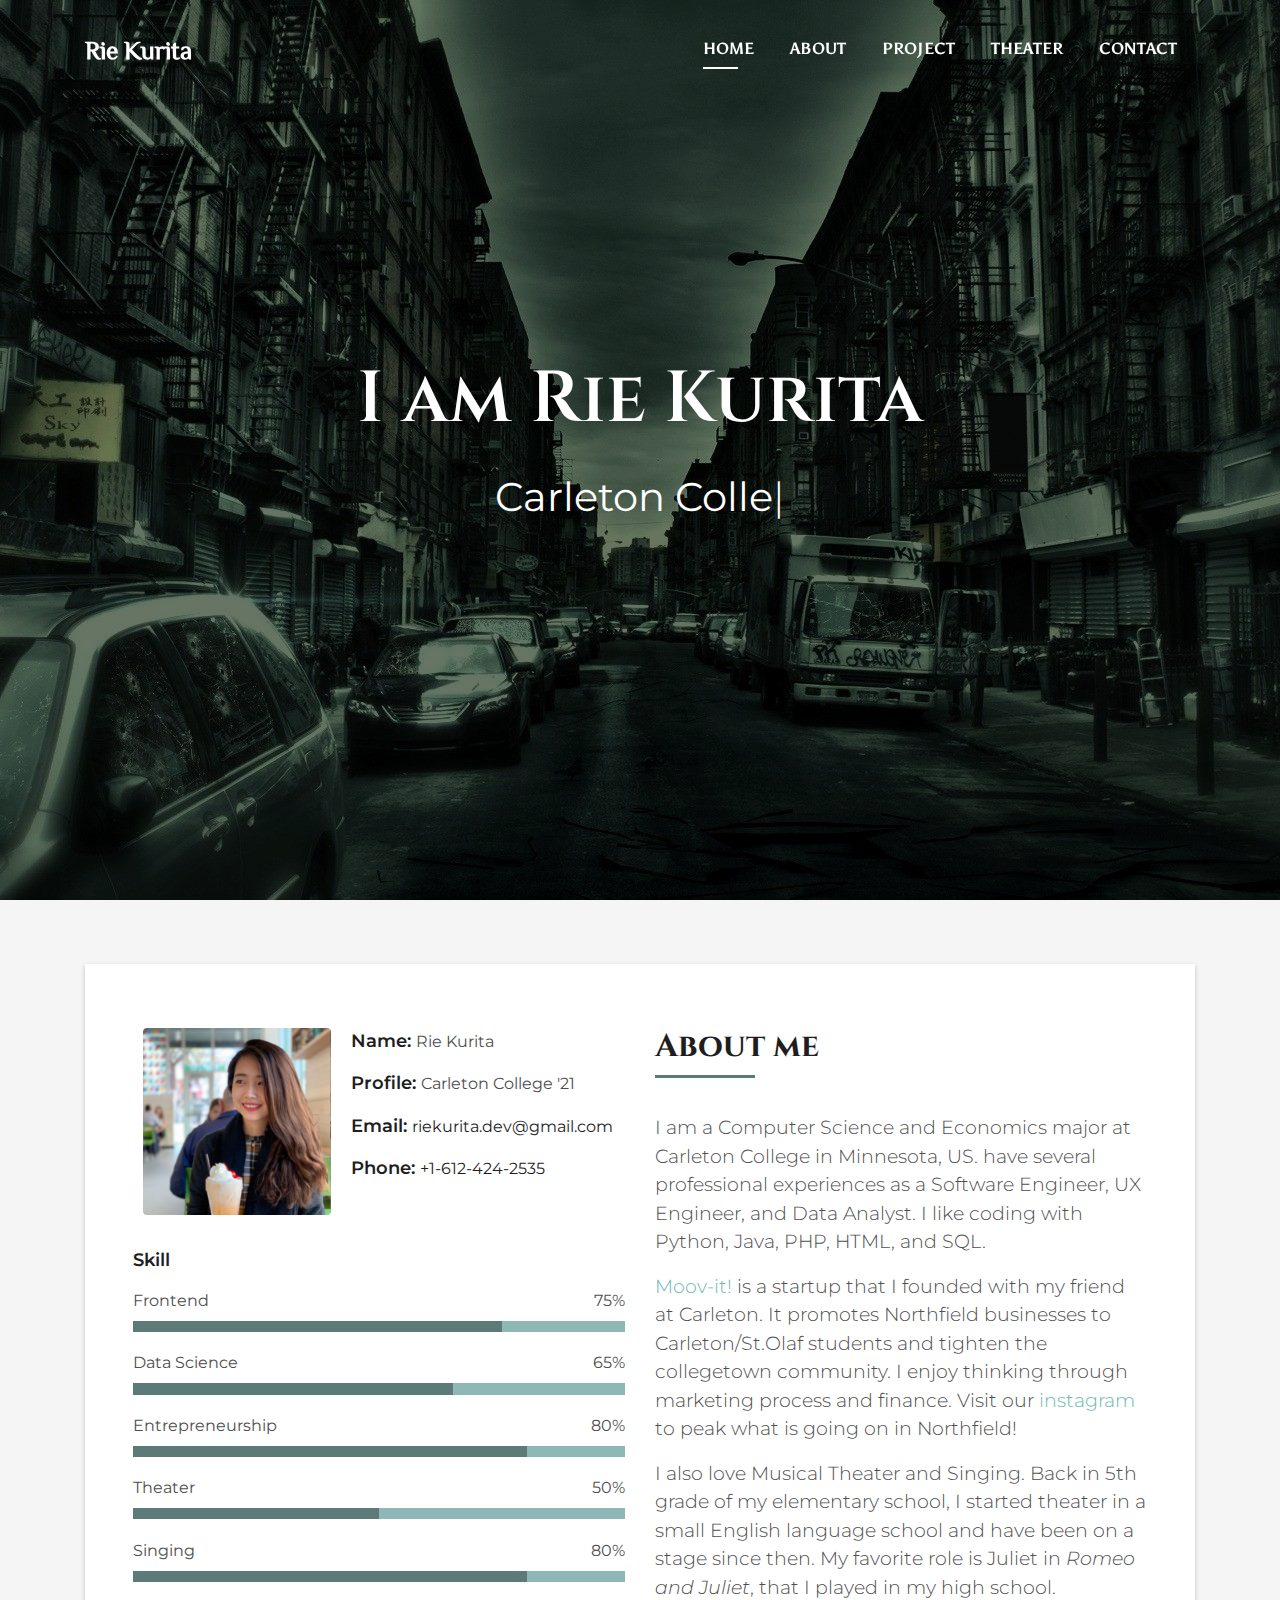
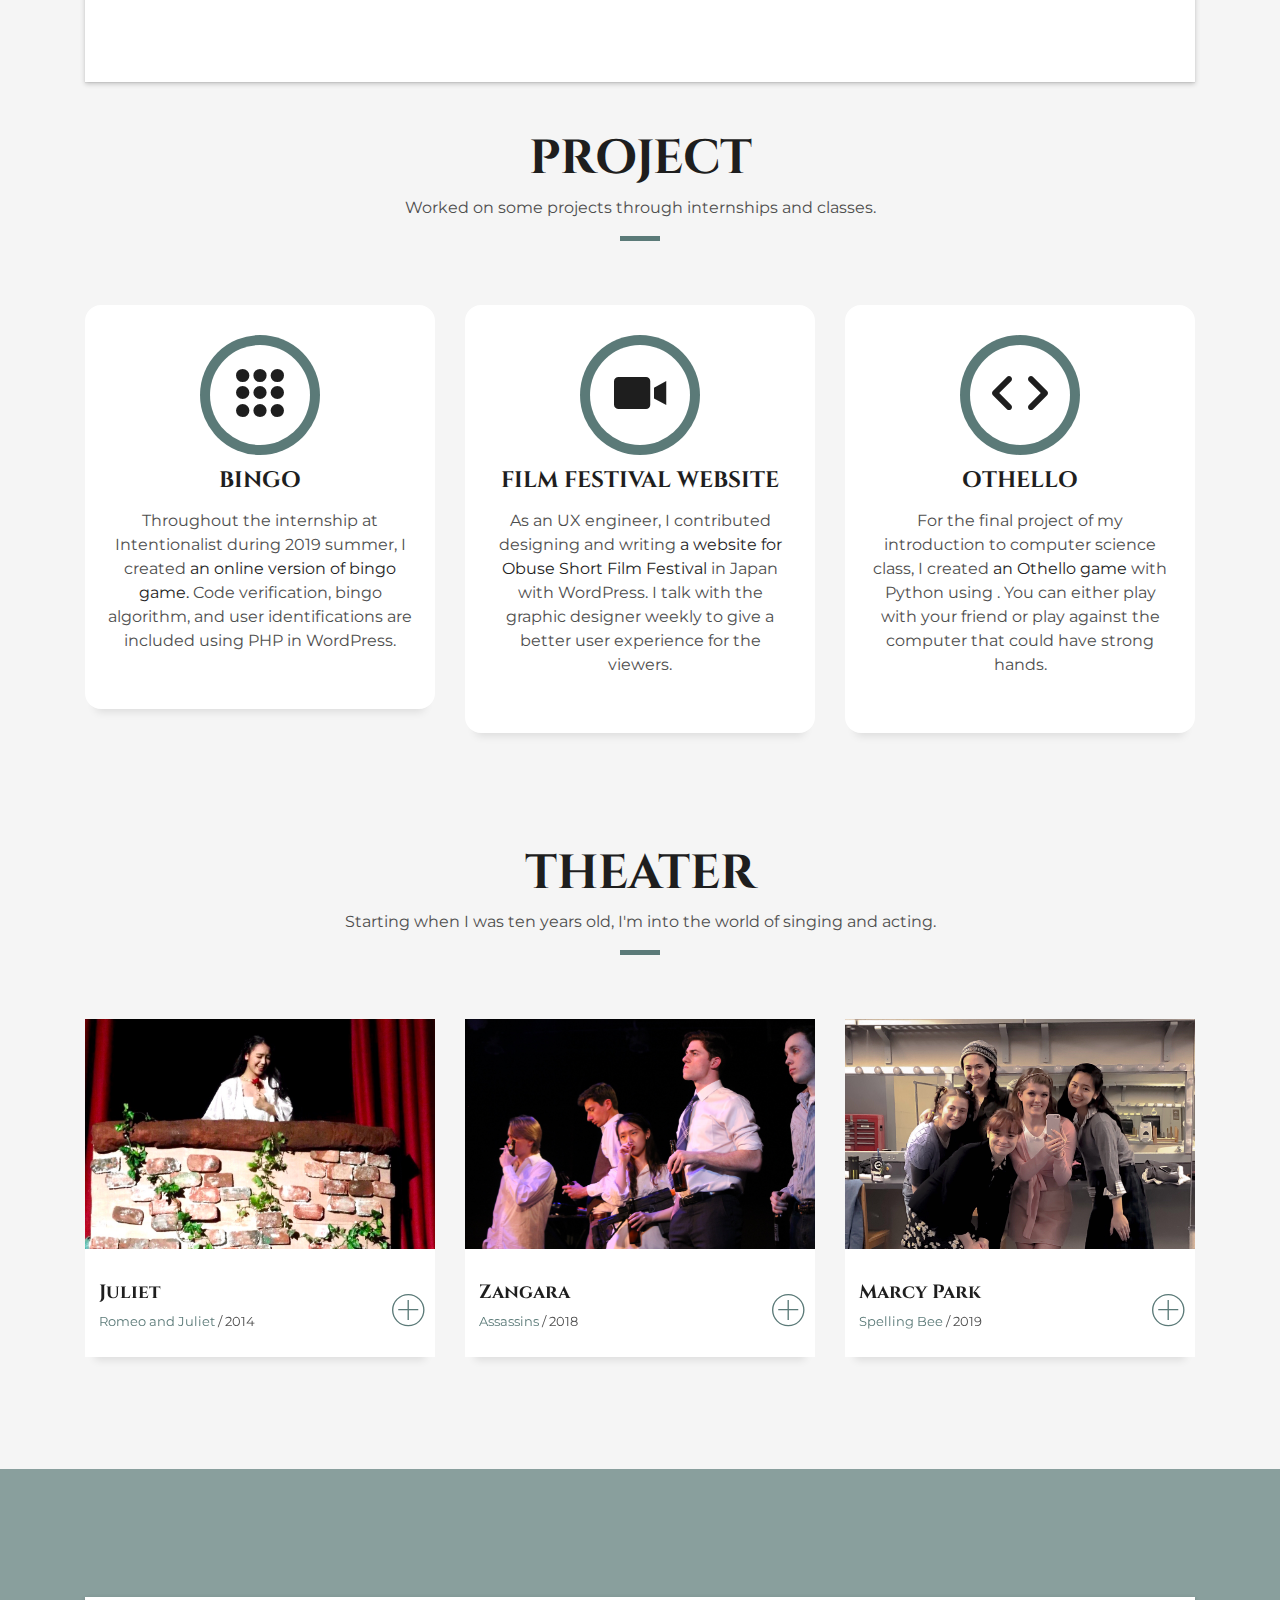
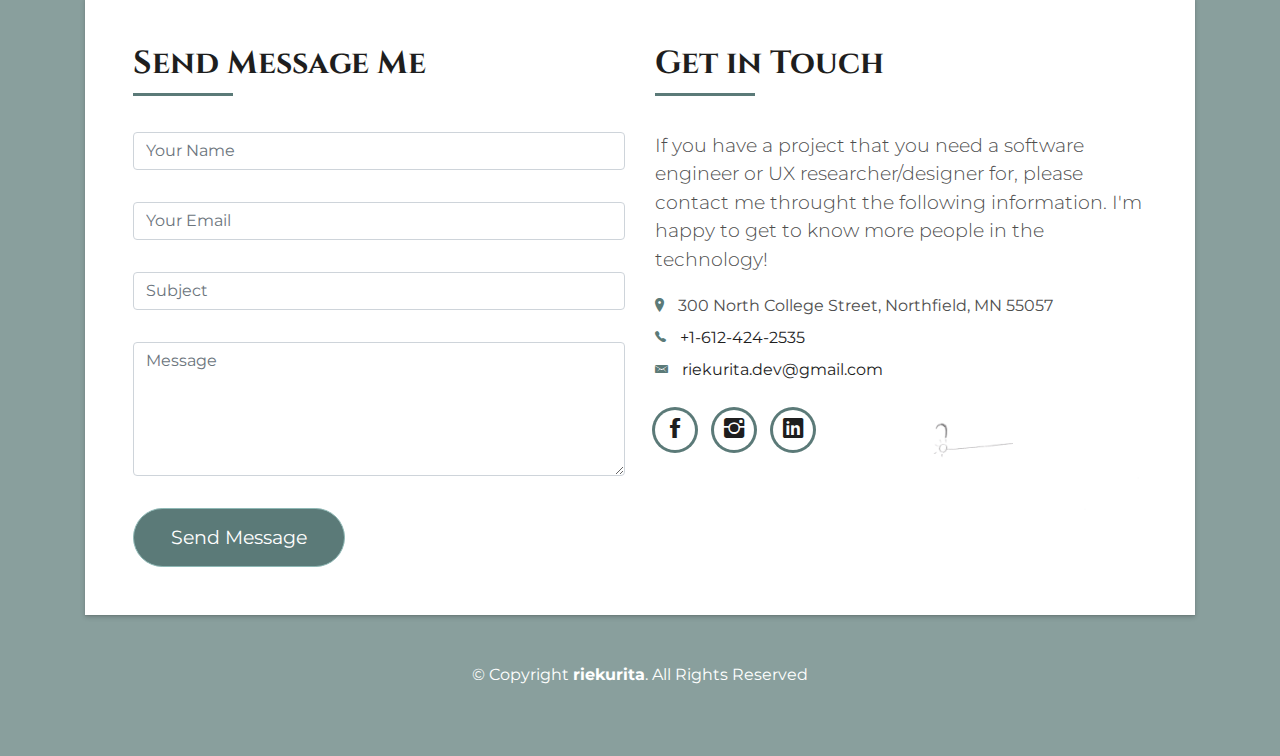
==== commit 9f107c54: "1114" ====
--- a/index.html
+++ b/index.html
@@ -503,29 +503,8 @@
                   <div>
                     
 
-                    <form name="contact" method="POST" data-netlify="true">
-                      <p>
-                        <label>Your Name: <input type="text" name="name" /></label>   
-                      </p>
-                      <p>
-                        <label>Your Email: <input type="email" name="email" /></label>
-                      </p>
-                      <p>
-                        <label>Your Role: <select name="role[]" multiple>
-                          <option value="leader">Leader</option>
-                          <option value="follower">Follower</option>
-                        </select></label>
-                      </p>
-                      <p>
-                        <label>Message: <textarea name="message"></textarea></label>
-                      </p>
-                      <p>
-                        <button type="submit">Send</button>
-                      </p>
-                    </form>
-
-
-                      <form action="contact-form-handler.php" method="post" name="contactform" role="form" enctype=”multipart/form-data” class="contactForm">
+
+                      <form name="contact" method="POST" data-netlify="true" class="contactForm">
                       <div id="sendmessage">Your message has been sent. Thank you!</div>
                       <div id="errormessage"></div>
                       <div class="row">
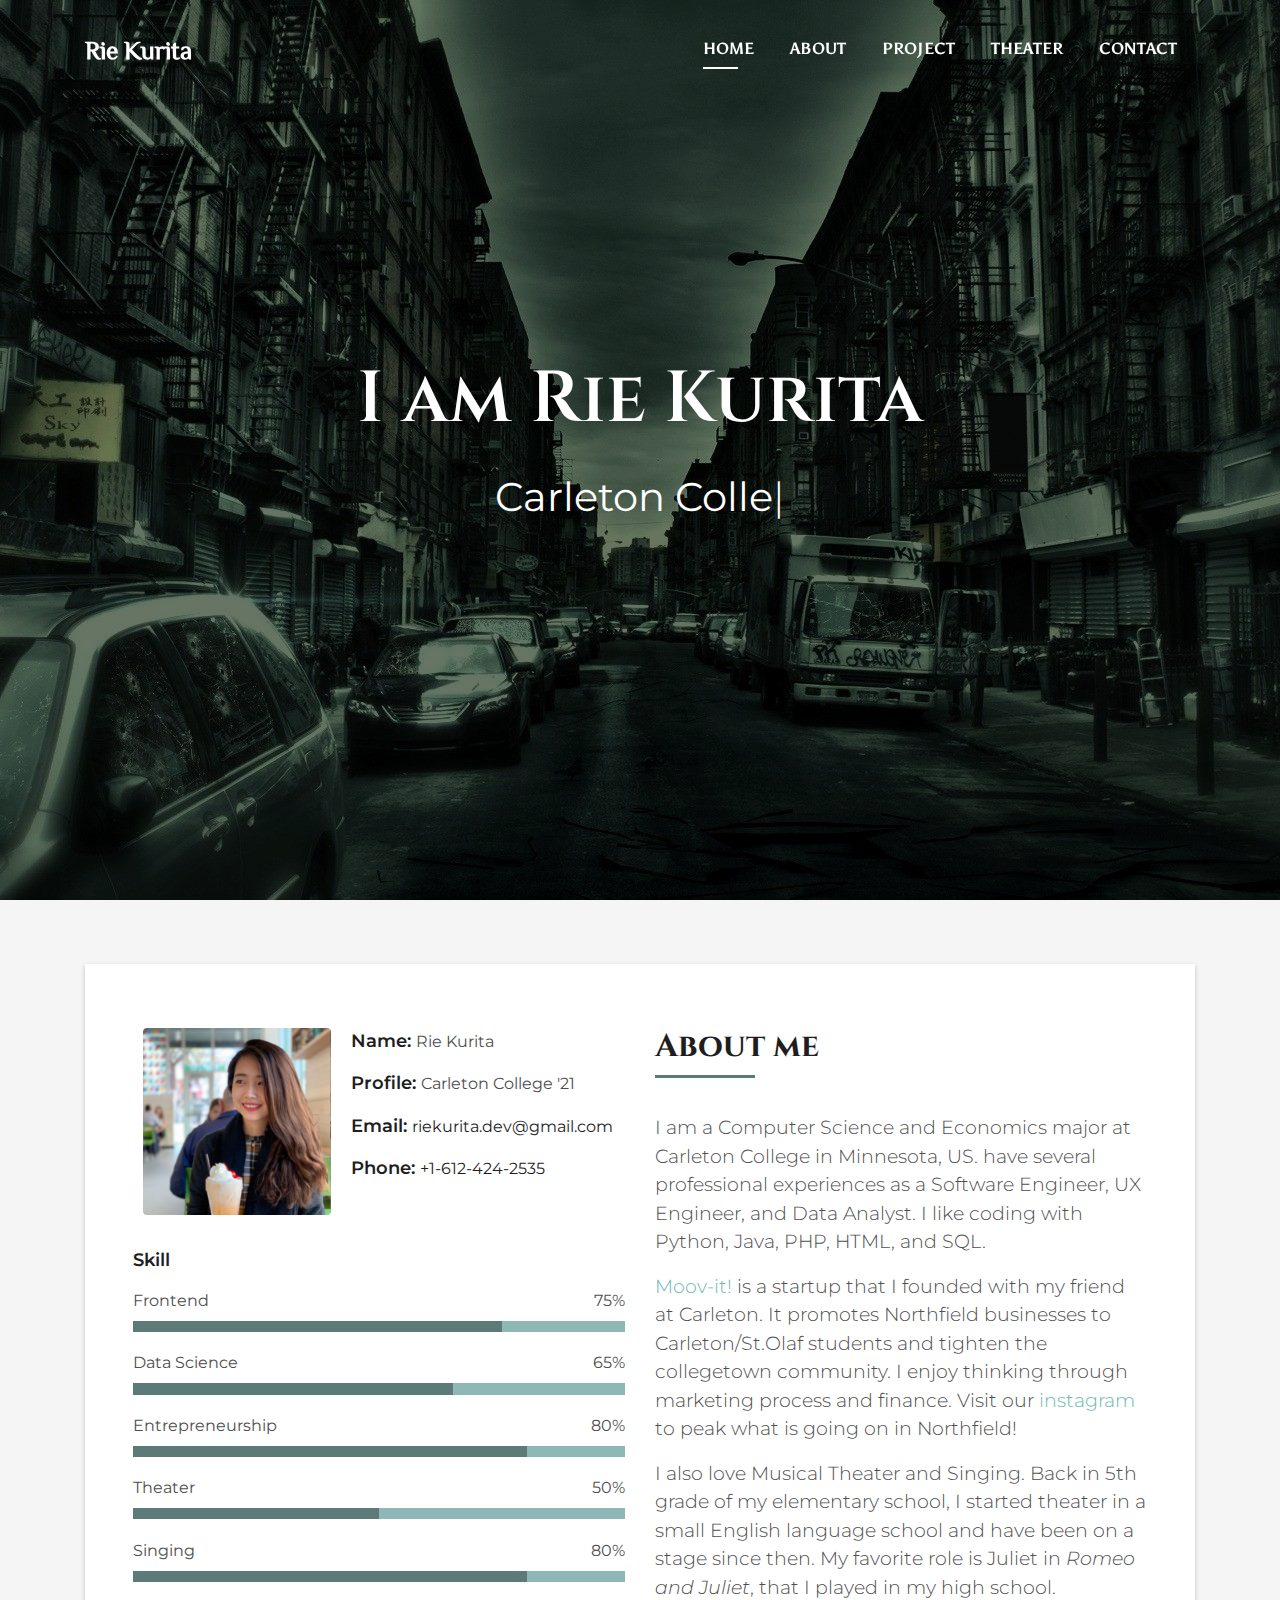
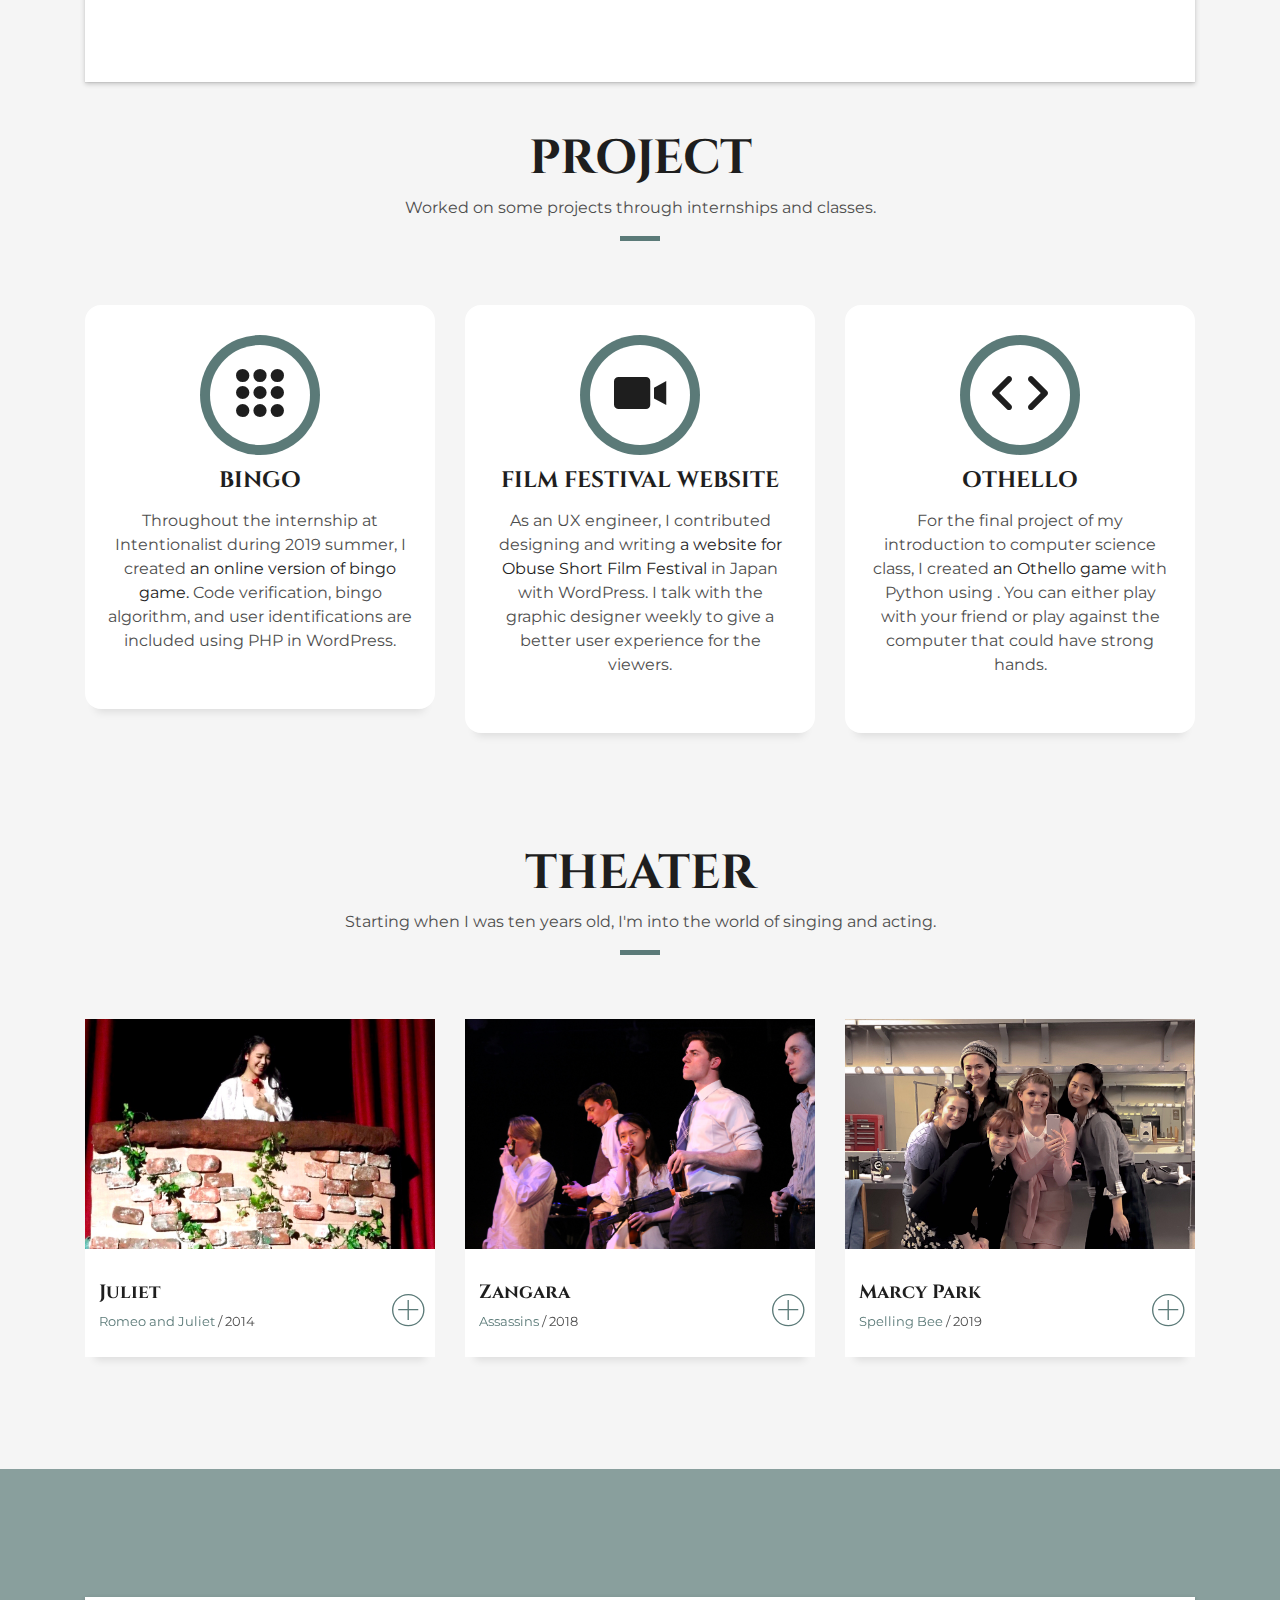
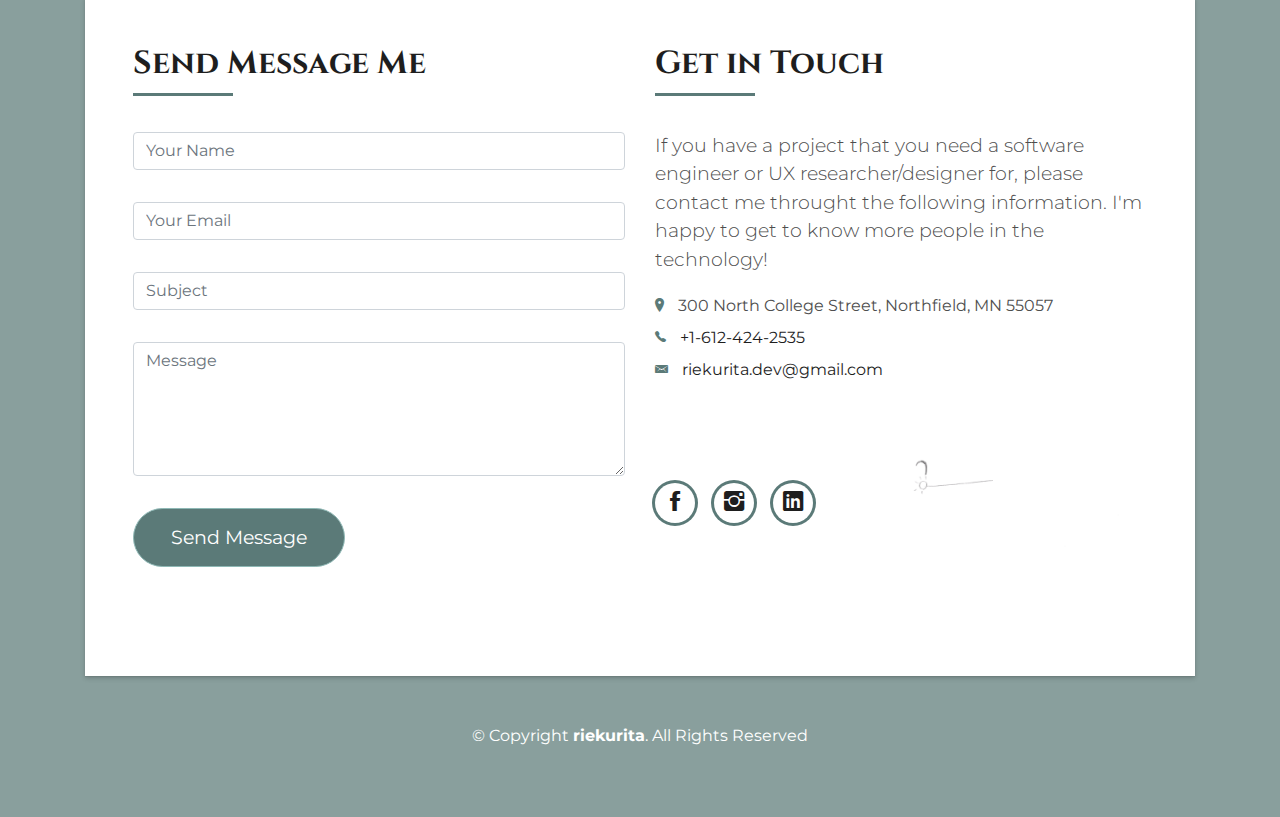
==== commit b4e6f6a8: "mobile-friendly" ====
--- a/index.html
+++ b/index.html
@@ -561,8 +561,9 @@
                       <li><a href="https://www.instagram.com/riekurita98/"><span class="ico-circle"><i class="ion-social-instagram"></i></span></a></li>
                       <li><a href="https://www.linkedin.com/in/riekurita98/"><span class="ico-circle"><i class="ion-social-linkedin"></i></span></a></li>
                       <!-- <li><a href=""><span class="ico-circle"><i class="ion-social-pinterest"></i></span></a></li> -->
+                      <li><img src="img/logo.gif" class="img-fluid rounded b-shadow-a logo" alt=""></li>
                     </ul>
-                    <img src="img/logo.gif" class="img-fluid rounded b-shadow-a logo" alt="">
+                    <!-- <img src="img/logo.gif" class="img-fluid rounded b-shadow-a logo" alt=""> -->
                   </div>
                 </div>
               </div>
--- a/css/style.css
+++ b/css/style.css
@@ -188,7 +188,7 @@
 }
 
 .logo {
-  position: absolute;
+  /* position: absolute; */
   bottom: 0px;
   right: 10px;
   width: 300px;
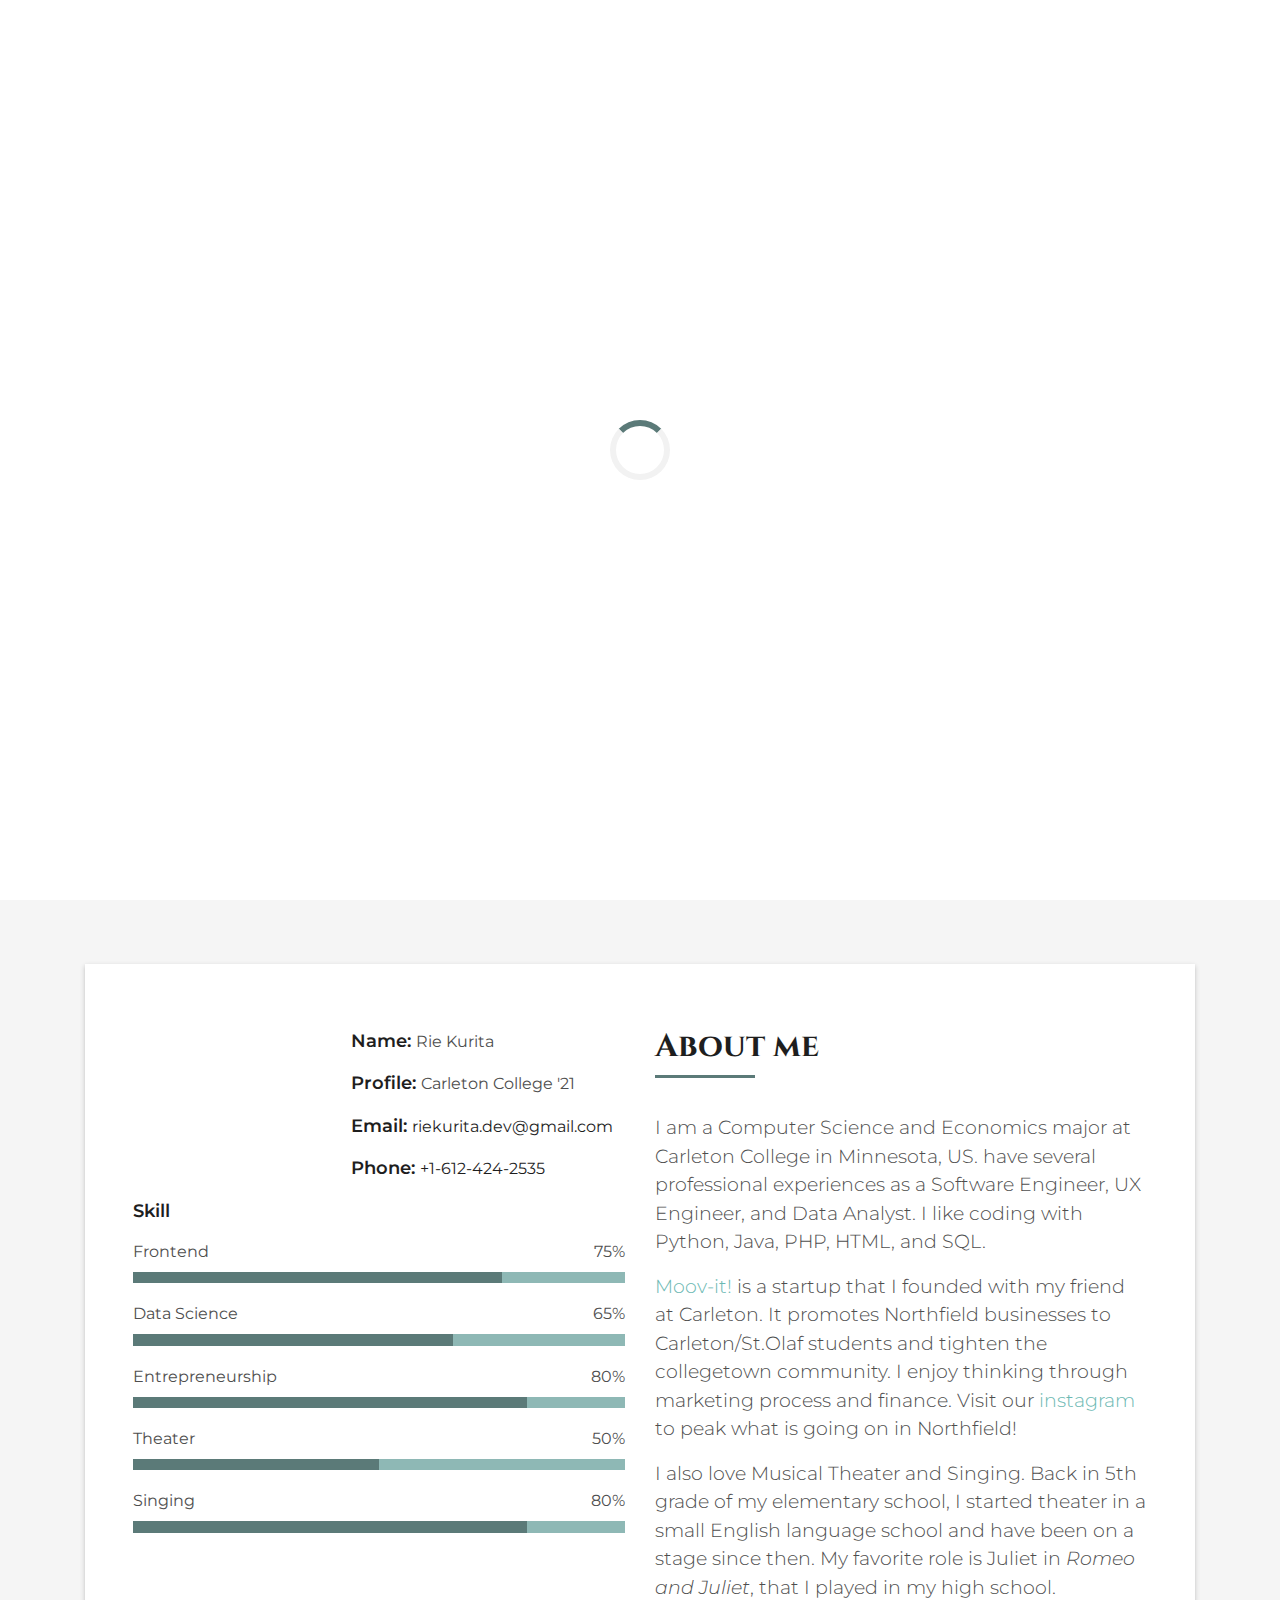
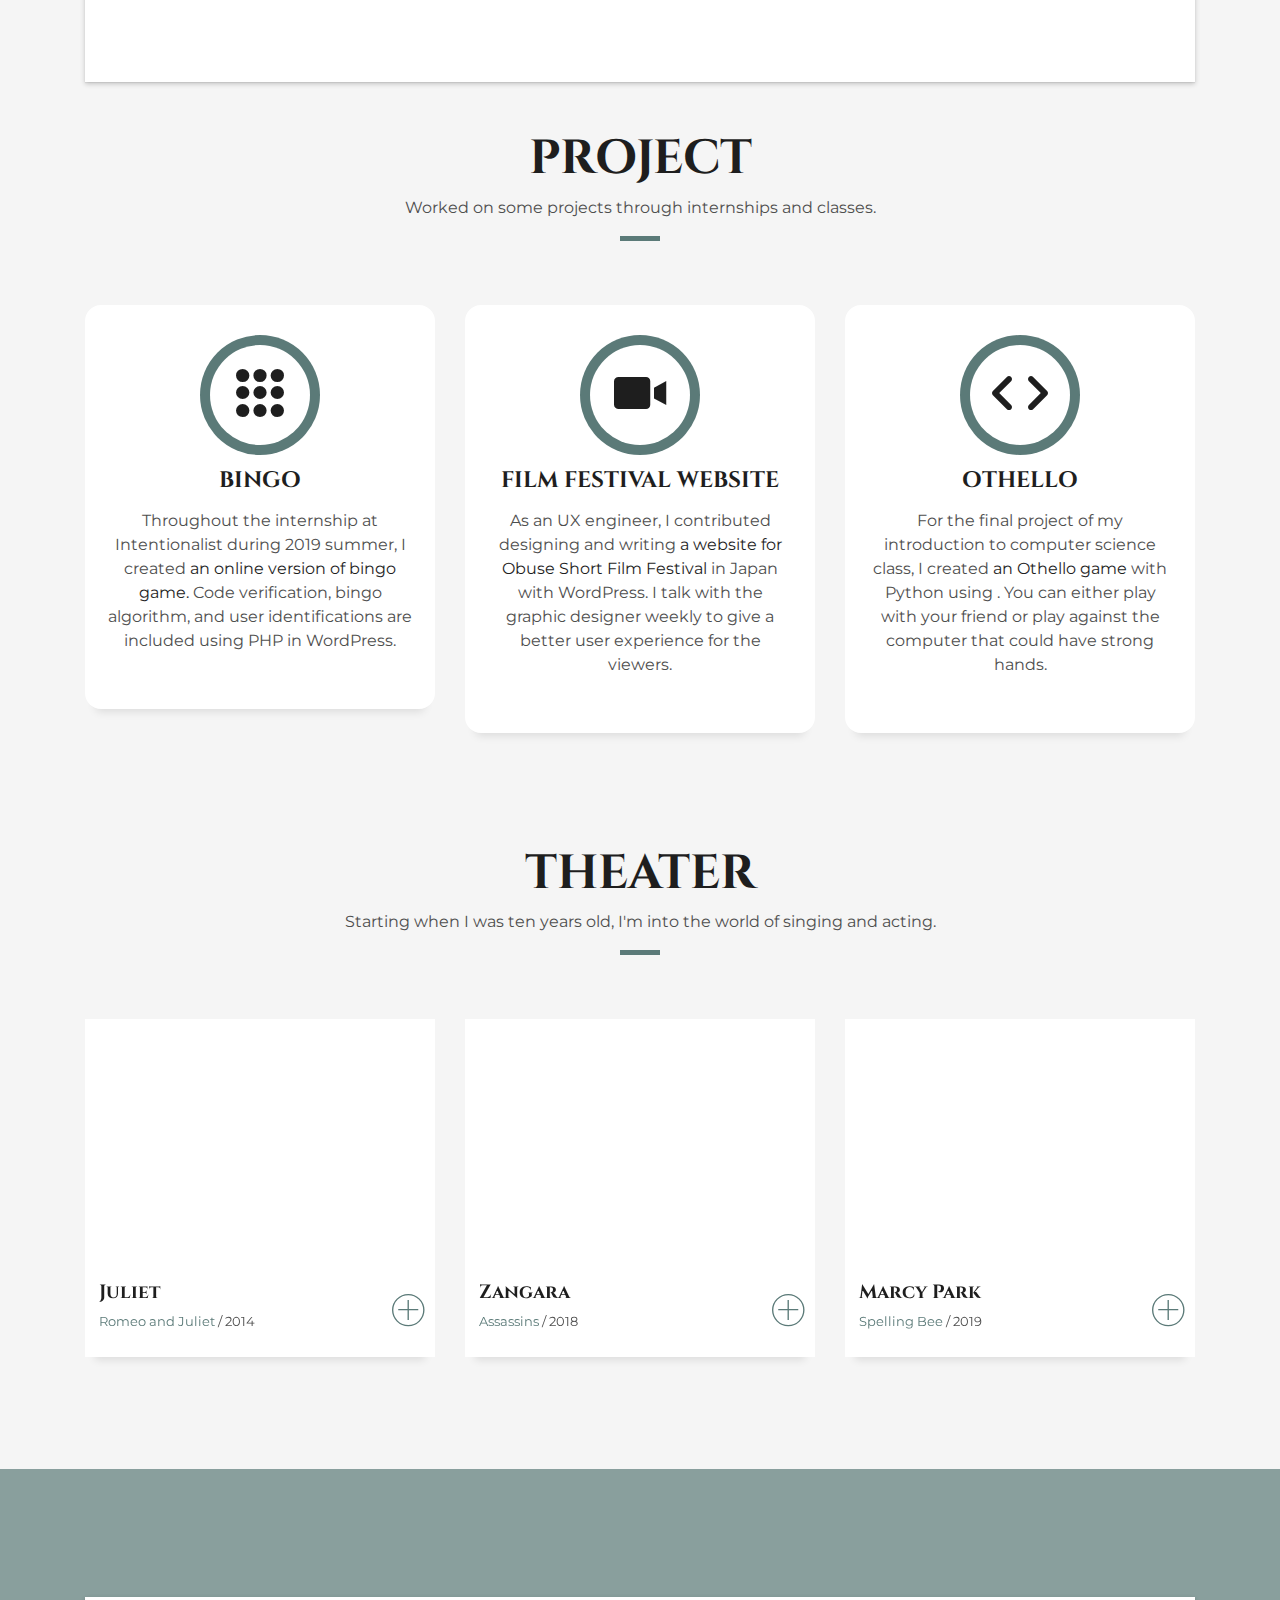
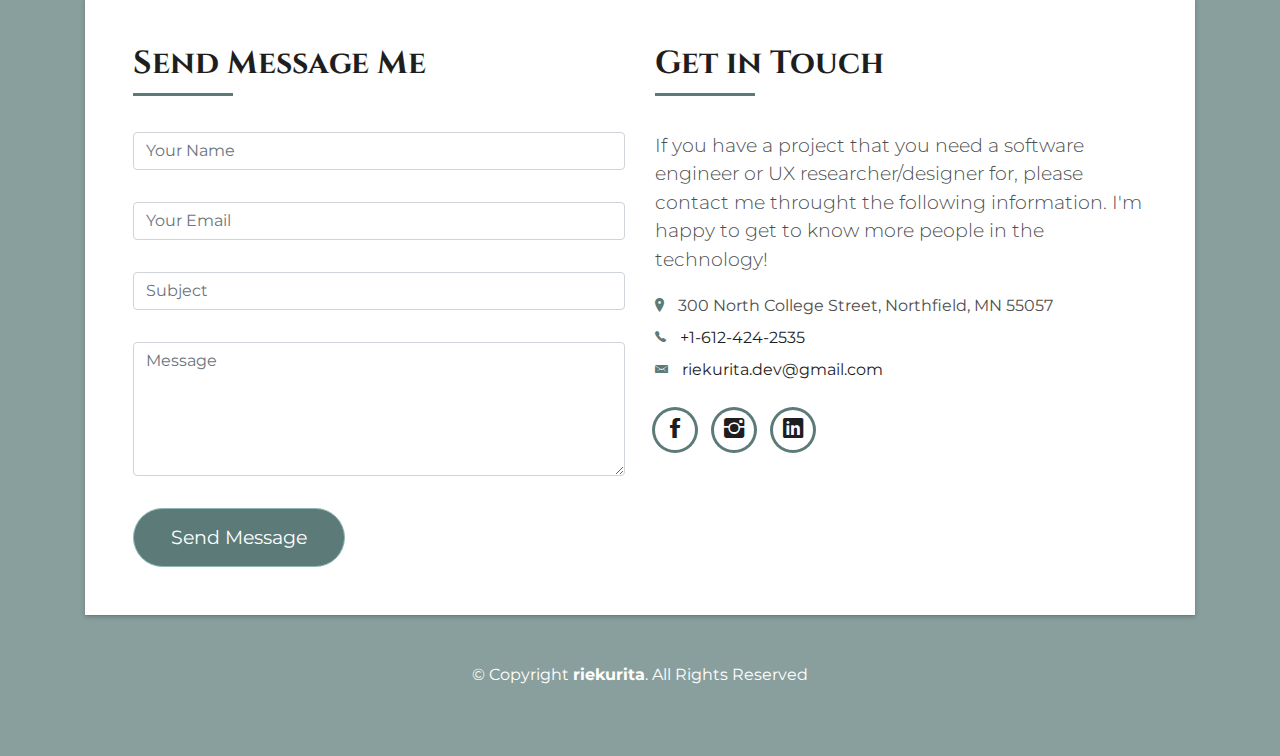
==== commit 261a098a: "othello" ====
--- a/index.html
+++ b/index.html
@@ -40,7 +40,7 @@
 </head>
 
 <body id="page-top">
-
+<base href="file:///Users/Rie/Documents/GitHub/mypage/">
   <!--/ Nav Star /-->
   <nav class="navbar navbar-b navbar-trans navbar-expand-md fixed-top" id="mainNav">
     <div class="container">
@@ -224,7 +224,7 @@
             <div class="project-content">
               <h2 class="s-title">Othello</h2>
               <p class="s-description text-center">
-                For the final project of my introduction to computer science class, I created <a href="https://github.com/riekurita98/othello">an Othello game</a> with Python using .
+                For the final project of my introduction to computer science class, I created <a href="https://rie-othello.github.io/">an Othello game</a> with Python using .
                 You can either play with your friend or play against the computer that could have strong hands.
               </p>
             </div>
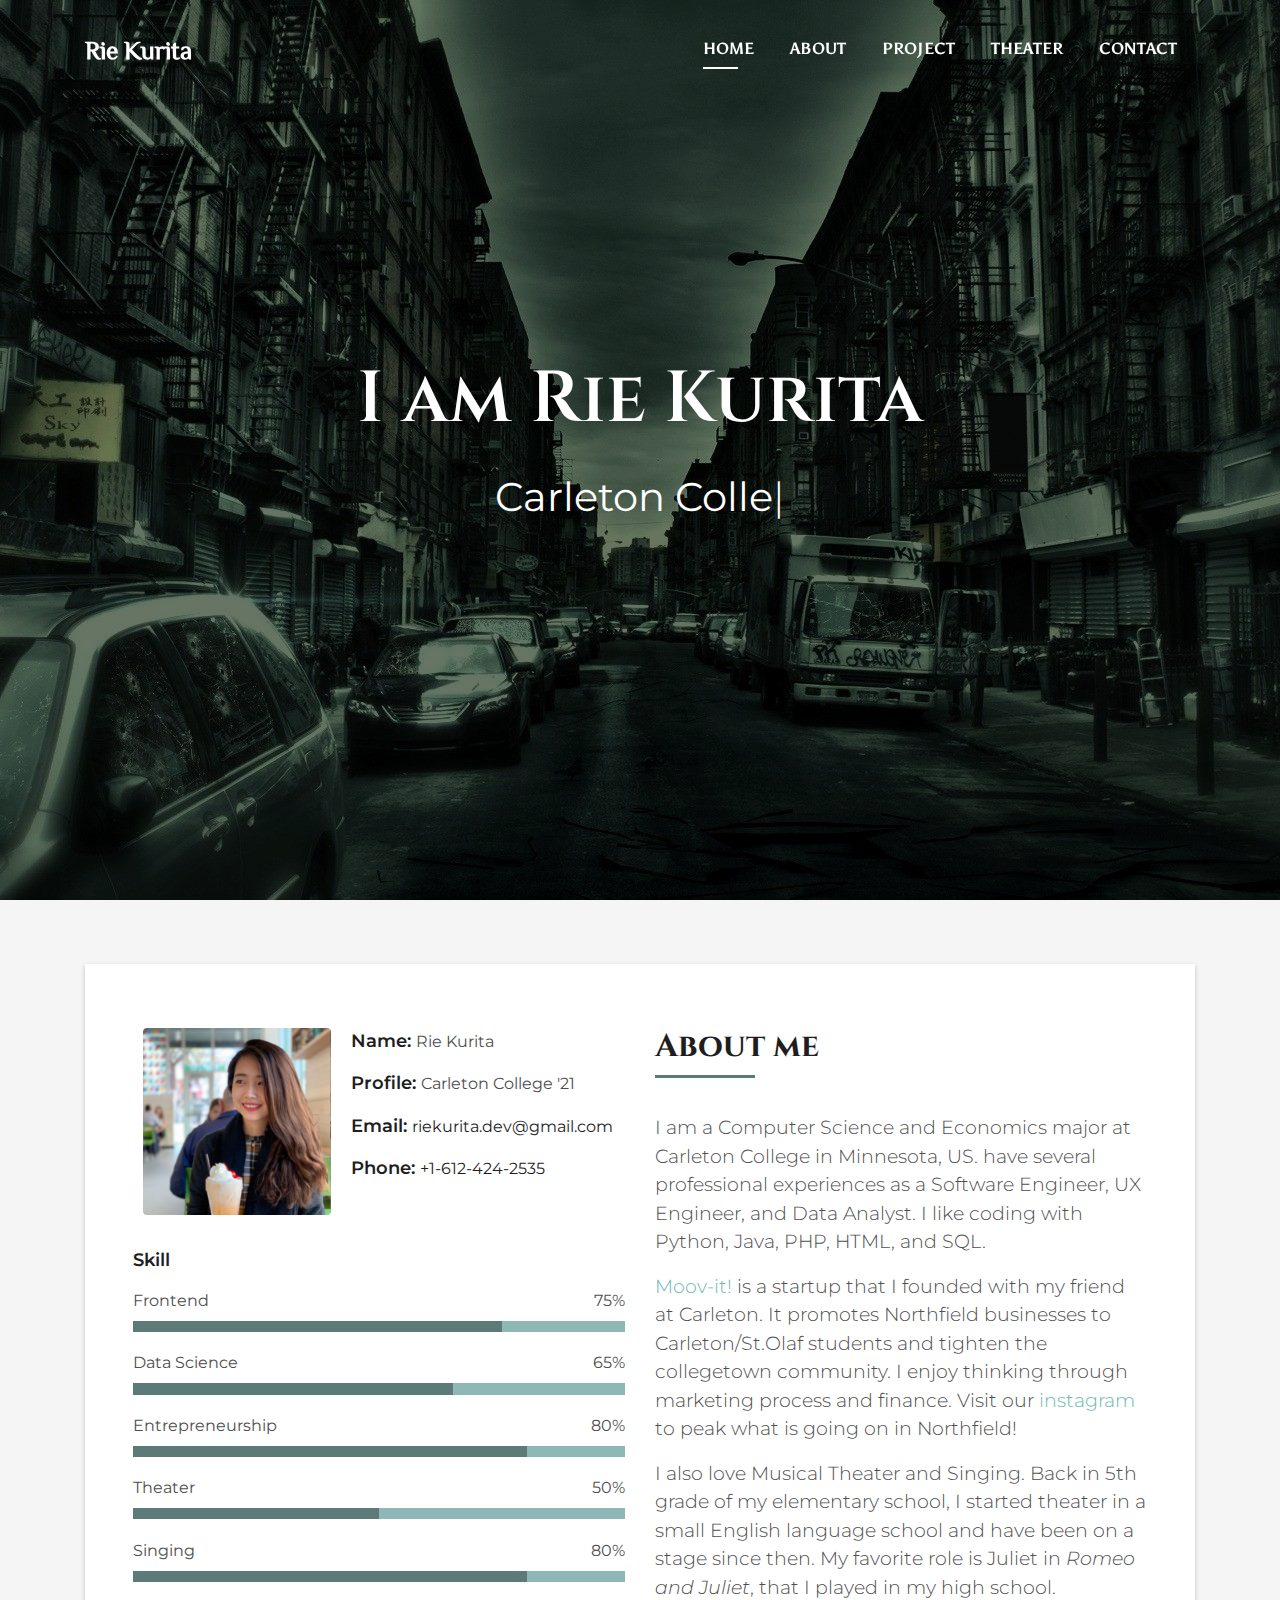
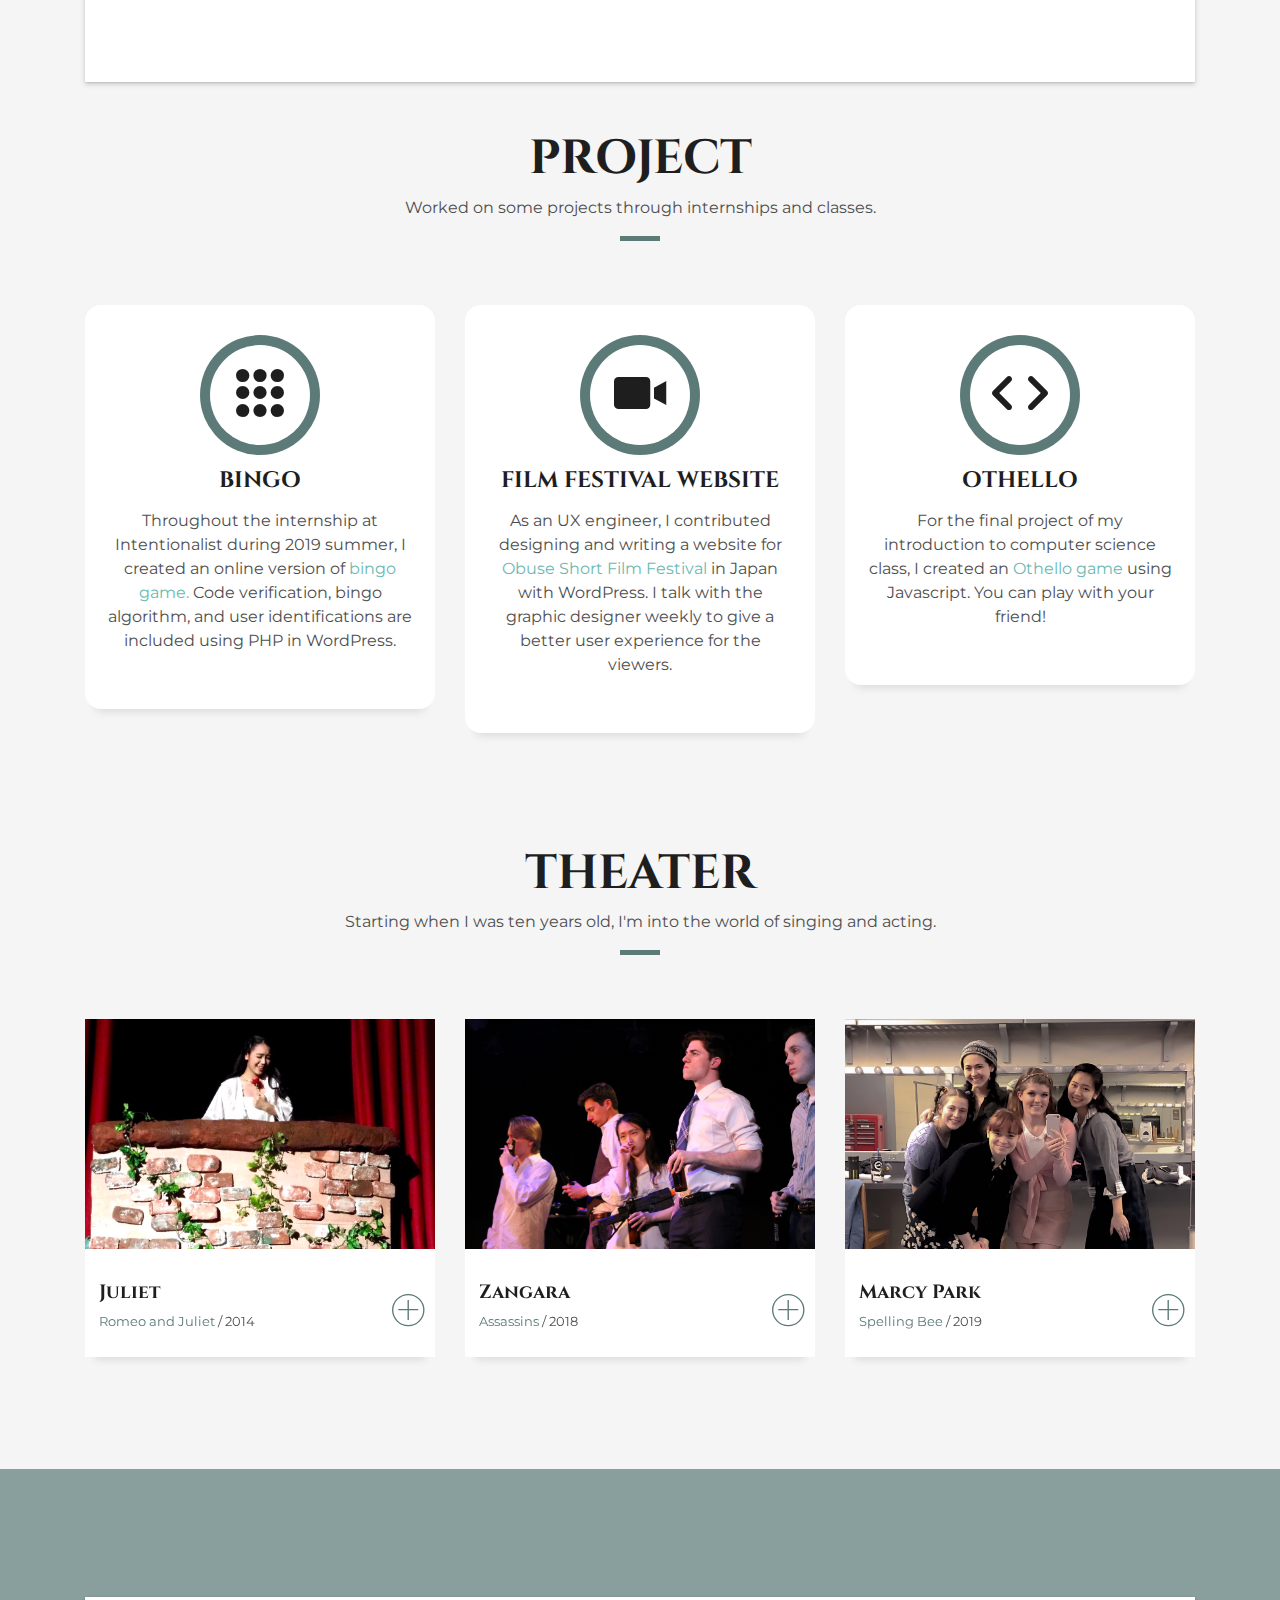
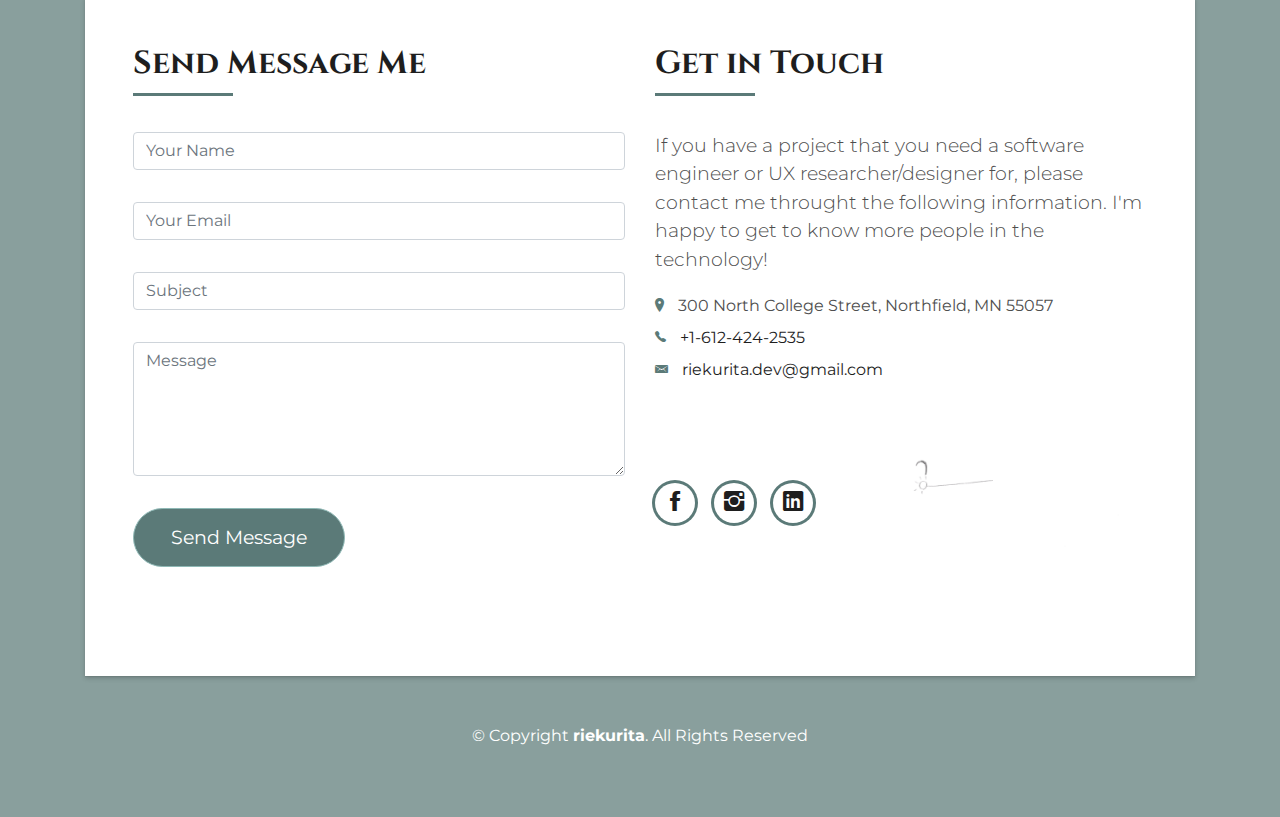
==== commit 42232599: "06072020" ====
--- a/index.html
+++ b/index.html
@@ -40,7 +40,6 @@
 </head>
 
 <body id="page-top">
-<base href="file:///Users/Rie/Documents/GitHub/mypage/">
   <!--/ Nav Star /-->
   <nav class="navbar navbar-b navbar-trans navbar-expand-md fixed-top" id="mainNav">
     <div class="container">
@@ -196,7 +195,7 @@
             <div class="project-content">
               <h2 class="s-title">Bingo</h2>
               <p class="s-description text-center">
-                Throughout the internship at Intentionalist during 2019 summer, I created <a href="https://intentionalist.com/latinx-heritage-month-bingo/">an online version of bingo game.</a> 
+                Throughout the internship at Intentionalist during 2019 summer, I created an online version of <a href="https://intentionalist.com/latinx-heritage-month-bingo/" target="_blank">bingo game.</a> 
                 Code verification, bingo algorithm, and user identifications are included using PHP in WordPress.
               </p>
             </div>
@@ -210,7 +209,7 @@
             <div class="project-content">
               <h2 class="s-title">Film Festival Website</h2>
               <p class="s-description text-center">
-                As an UX engineer, I contributed designing and writing <a href="https://osff.jp/">a website for Obuse Short Film Festival</a> in Japan with WordPress. I talk with the graphic designer 
+                As an UX engineer, I contributed designing and writing a website for <a href="https://osff.jp/" target="_blank">Obuse Short Film Festival</a> in Japan with WordPress. I talk with the graphic designer 
                 weekly to give a better user experience for the viewers.
               </p>
             </div>
@@ -224,8 +223,8 @@
             <div class="project-content">
               <h2 class="s-title">Othello</h2>
               <p class="s-description text-center">
-                For the final project of my introduction to computer science class, I created <a href="https://rie-othello.github.io/">an Othello game</a> with Python using .
-                You can either play with your friend or play against the computer that could have strong hands.
+                For the final project of my introduction to computer science class, I created an <a href="https://rie-othello.github.io/" target="_blank">Othello game</a> using Javascript.
+                You can play with your friend!
               </p>
             </div>
           </div>
--- a/css/style.css
+++ b/css/style.css
@@ -763,6 +763,10 @@
 
 .project-box .s-description {
   color: #4e4e4e;
+}
+
+.project-content a {
+  color: #6bb8b2;
 }
 
 /*======================================
